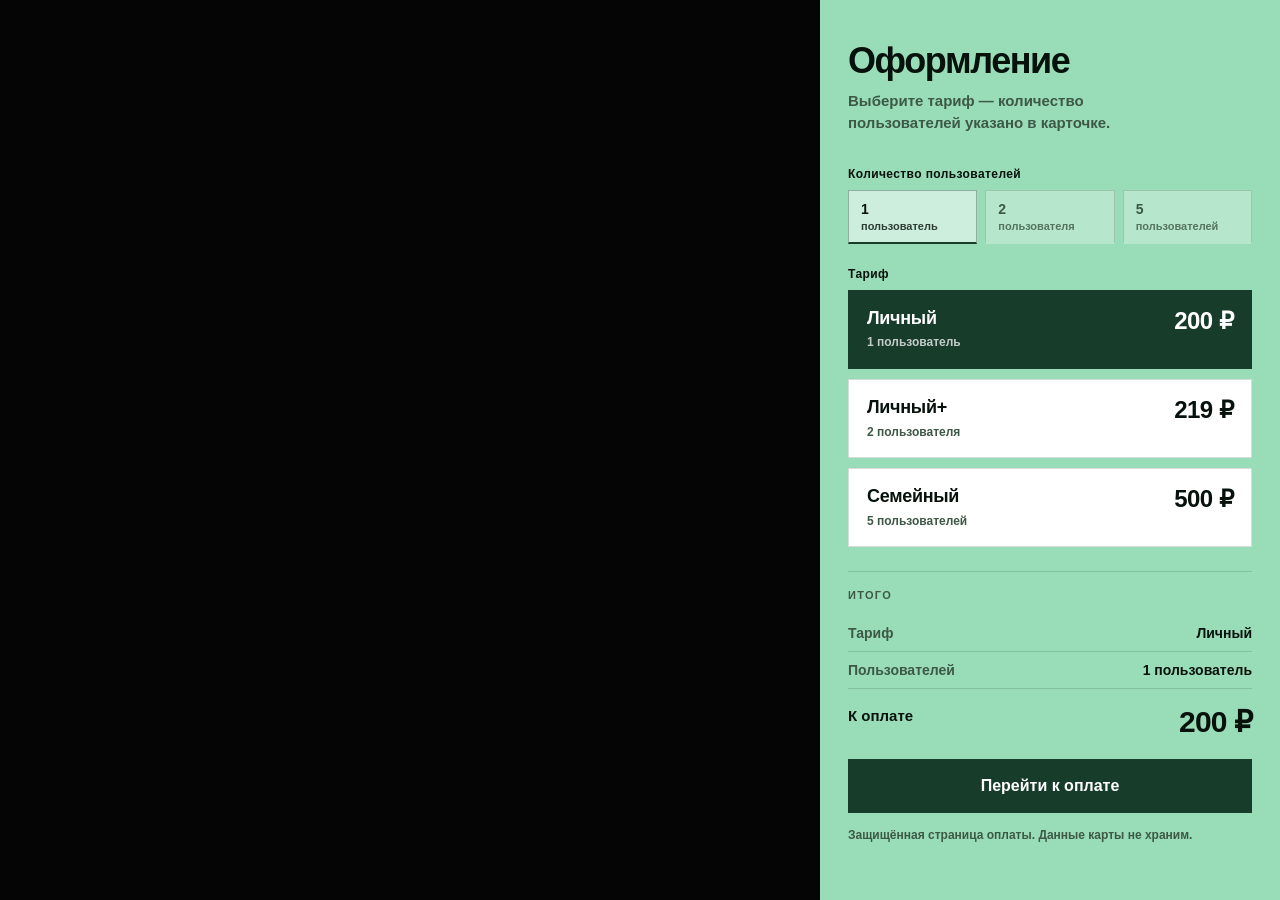
==== checkout.html @ b8e37262 "Add static checkout page" ====
<!DOCTYPE html>
<html lang="ru">
<head>
  <meta charset="UTF-8" />
  <meta name="viewport" content="width=device-width, initial-scale=1.0" />
  <meta name="robots" content="noindex,nofollow" />
  <meta name="referrer" content="no-referrer" />
  <title>Оформление подписки</title>

  <style>
    :root {
      --page-bg: #050505;
      --checkout-bg: #99ddb8;
      --ink: #07120c;
      --muted: #3d5846;
      --accent: #173c2a;
      --accent-hover: #205e3e;
      --surface: #ffffff;
      --line: rgba(23, 60, 42, 0.18);
      --line-strong: rgba(23, 60, 42, 0.34);
    }

    * { box-sizing: border-box; }

    body {
      margin: 0;
      min-height: 100vh;
      font-family: Arial, Helvetica, sans-serif;
      background: var(--page-bg);
      color: var(--ink);
    }

    .page {
      min-height: 100vh;
      min-height: 100dvh;
      display: flex;
      justify-content: flex-end;
      background: var(--page-bg);
    }

    .checkout {
      width: 100%;
      max-width: 460px;
      min-height: 100vh;
      min-height: 100dvh;
      padding: 44px 28px 40px;
      background: var(--checkout-bg);
      color: var(--ink);
      border-radius: 0;
    }

    h1 {
      margin: 0 0 12px;
      font-size: 36px;
      line-height: 0.95;
      font-weight: 900;
      letter-spacing: -1.4px;
    }

    .subtitle {
      margin: 0 0 34px;
      max-width: 340px;
      font-size: 15px;
      line-height: 1.45;
      color: var(--muted);
      font-weight: 600;
    }

    .section-label {
      margin-bottom: 10px;
      font-size: 12px;
      line-height: 1;
      font-weight: 900;
      letter-spacing: 0.4px;
      color: var(--ink);
    }

    .capacity {
      display: grid;
      grid-template-columns: repeat(3, 1fr);
      gap: 8px;
      margin-bottom: 24px;
    }

    .capacity-btn {
      min-height: 42px;
      padding: 10px 12px;
      border: 1px solid var(--line);
      border-bottom: 2px solid transparent;
      border-radius: 0;
      background: rgba(255, 255, 255, 0.28);
      color: var(--muted);
      font-size: 14px;
      font-weight: 900;
      cursor: pointer;
      text-align: left;
    }

    .capacity-btn span {
      display: block;
      margin-top: 3px;
      font-size: 11px;
      font-weight: 800;
      color: inherit;
      opacity: 0.8;
    }

    .capacity-btn.active {
      background: rgba(255, 255, 255, 0.52);
      color: var(--ink);
      border-color: var(--line-strong);
      border-bottom-color: var(--accent);
    }

    .capacity-btn:hover { border-color: var(--line-strong); }

    .capacity-btn:focus-visible,
    .plan:focus-within,
    .cta:focus-visible {
      outline: 2px solid var(--accent);
      outline-offset: 2px;
    }

    .plans {
      display: grid;
      gap: 10px;
      margin-bottom: 24px;
    }

    .plan {
      position: relative;
      display: grid;
      grid-template-columns: 1fr auto;
      gap: 16px;
      align-items: start;
      padding: 18px;
      background: var(--surface);
      border: 1px solid var(--line);
      color: var(--ink);
      border-radius: 0;
      cursor: pointer;
      transition: background 0.15s ease, color 0.15s ease, border-color 0.15s ease;
    }

    .plan:hover { border-color: var(--line-strong); }

    .plan input {
      position: absolute;
      opacity: 0;
      pointer-events: none;
    }

    .plan-name {
      display: block;
      margin-bottom: 7px;
      font-size: 18px;
      line-height: 1.1;
      font-weight: 900;
      letter-spacing: -0.3px;
    }

    .plan-meta {
      display: block;
      font-size: 12px;
      line-height: 1.2;
      font-weight: 800;
      color: var(--muted);
    }

    .plan-price {
      font-size: 24px;
      line-height: 1;
      font-weight: 900;
      white-space: nowrap;
      letter-spacing: -0.6px;
    }

    .plan.active {
      background: var(--accent);
      border-color: var(--accent);
      color: #ffffff;
    }

    .plan.active .plan-meta { color: rgba(255, 255, 255, 0.74); }

    .summary {
      margin-bottom: 22px;
      padding: 18px 0 0;
      border-top: 1px solid var(--line);
    }

    .summary-label {
      margin-bottom: 14px;
      font-size: 11px;
      line-height: 1;
      font-weight: 900;
      letter-spacing: 1.3px;
      text-transform: uppercase;
      color: var(--muted);
    }

    .summary-row {
      display: flex;
      justify-content: space-between;
      gap: 18px;
      padding: 10px 0;
      border-bottom: 1px solid var(--line);
      font-size: 14px;
      font-weight: 700;
      color: var(--muted);
    }

    .summary-row strong {
      color: var(--ink);
      font-weight: 900;
      text-align: right;
    }

    .summary-total {
      display: flex;
      justify-content: space-between;
      gap: 18px;
      padding-top: 18px;
      font-size: 15px;
      font-weight: 900;
      color: var(--ink);
    }

    .summary-total strong {
      font-size: 30px;
      line-height: 1;
      font-weight: 900;
      letter-spacing: -0.9px;
    }

    .cta {
      width: 100%;
      min-height: 54px;
      padding: 17px 18px;
      border: none;
      border-radius: 0;
      background: var(--accent);
      color: #ffffff;
      font-size: 16px;
      line-height: 1;
      font-weight: 900;
      cursor: pointer;
    }

    .cta:hover { background: var(--accent-hover); }
    .cta:disabled { opacity: .65; cursor: wait; }

    .trust {
      margin: 14px 0 0;
      font-size: 12px;
      line-height: 1.45;
      font-weight: 700;
      color: var(--muted);
    }

    .sr-only {
      position: absolute;
      width: 1px;
      height: 1px;
      padding: 0;
      margin: -1px;
      overflow: hidden;
      clip: rect(0, 0, 0, 0);
      white-space: nowrap;
      border: 0;
    }

    @media (max-width: 640px) {
      .page { justify-content: stretch; }
      .checkout { max-width: none; padding: 34px 22px; }
      h1 { font-size: 32px; }
      .capacity-btn { min-height: 40px; padding: 9px 10px; }
      .plan { padding: 16px; }
      .plan-price { font-size: 22px; }
    }
  </style>
</head>

<body>
  <main class="page">
    <section class="checkout" aria-labelledby="checkoutTitle">
      <h1 id="checkoutTitle">Оформление</h1>
      <p class="subtitle">Выберите тариф — количество пользователей указано в карточке.</p>

      <div class="section-label">Количество пользователей</div>
      <div class="capacity" id="capacity" role="radiogroup" aria-label="Количество пользователей"></div>

      <div class="section-label">Тариф</div>
      <div class="plans" id="plans"></div>

      <section class="summary" aria-label="Итого">
        <div class="summary-label">Итого</div>

        <div class="summary-row">
          <span>Тариф</span>
          <strong id="selectedPlan">Личный</strong>
        </div>

        <div class="summary-row">
          <span>Пользователей</span>
          <strong id="selectedUsers">1 пользователь</strong>
        </div>

        <div class="summary-total">
          <span>К оплате</span>
          <strong id="selectedPrice">200 ₽</strong>
        </div>
      </section>

      <button class="cta" type="button" id="payButton">Перейти к оплате</button>
      <p class="trust">Защищённая страница оплаты. Данные карты не храним.</p>
      <div class="sr-only" id="planStatus" role="status" aria-live="polite"></div>
    </section>
  </main>

  <script>
    const fallbackPlans = [
      { id: 'personal', name: 'Личный', price: 200, users: 1, usersText: '1 пользователь' },
      { id: 'personal_plus', name: 'Личный+', price: 219, users: 2, usersText: '2 пользователя' },
      { id: 'family', name: 'Семейный', price: 500, users: 5, usersText: '5 пользователей' }
    ];

    const priceById = { personal: 200, personal_plus: 219, family: 500 };
    const usersById = { personal: 1, personal_plus: 2, family: 5 };

    const capacityEl = document.getElementById('capacity');
    const plansEl = document.getElementById('plans');
    const selectedPlan = document.getElementById('selectedPlan');
    const selectedUsers = document.getElementById('selectedUsers');
    const selectedPrice = document.getElementById('selectedPrice');
    const planStatus = document.getElementById('planStatus');
    const payButton = document.getElementById('payButton');

    let plans = fallbackPlans;
    let currentPlan = fallbackPlans[0];

    function formatPrice(value) {
      return String(value).replace(/\B(?=(\d{3})+(?!\d))/g, ' ') + ' ₽';
    }

    function usersTextFromNumber(value) {
      const n = Number(value);
      if (n === 1) return '1 пользователь';
      if (n >= 2 && n <= 4) return n + ' пользователя';
      return n + ' пользователей';
    }

    function normalizePlans(data) {
      let raw = [];

      if (Array.isArray(data)) {
        raw = data.map((plan, index) => [plan.id || plan.key || plan.code || plan.slug || plan.plan || fallbackPlans[index]?.id || String(index), plan]);
      } else if (data && Array.isArray(data.plans)) {
        raw = data.plans.map((plan, index) => [plan.id || plan.key || plan.code || plan.slug || plan.plan || fallbackPlans[index]?.id || String(index), plan]);
      } else if (data && data.plans && typeof data.plans === 'object') {
        raw = Object.entries(data.plans);
      } else if (data && typeof data === 'object') {
        raw = Object.entries(data).filter(([key, value]) => value && typeof value === 'object');
      }

      if (!raw.length) return fallbackPlans;

      return raw.slice(0, 3).map(([backendId, p], index) => {
        const fallback = fallbackPlans[index] || fallbackPlans[0];
        const users = Number(p.devices ?? p.max_devices ?? p.users ?? p.people ?? usersById[backendId] ?? fallback.users);
        const price = Number(p.price ?? p.amount ?? p.amount_rub ?? p.rub ?? priceById[backendId] ?? fallback.price);
        const name = p.name || p.title || p.label || p.plan_name || p.plan || fallback.name;

        return {
          id: backendId,
          name,
          price,
          users,
          usersText: p.usersText || p.people_text || usersTextFromNumber(users)
        };
      });
    }

    function setActivePlan(planId) {
      currentPlan = plans.find((plan) => String(plan.id) === String(planId)) || plans[0];

      selectedPlan.textContent = currentPlan.name;
      selectedUsers.textContent = currentPlan.usersText;
      selectedPrice.textContent = formatPrice(currentPlan.price);

      document.querySelectorAll('.capacity-btn').forEach((button) => {
        const isActive = String(button.dataset.plan) === String(currentPlan.id);
        button.classList.toggle('active', isActive);
        button.setAttribute('aria-checked', String(isActive));
      });

      document.querySelectorAll('.plan').forEach((card) => {
        const input = card.querySelector('input[name="plan"]');
        const isActive = String(input.value) === String(currentPlan.id);
        input.checked = isActive;
        card.classList.toggle('active', isActive);
      });

      planStatus.textContent = 'Выбран тариф ' + currentPlan.name + ', ' + currentPlan.usersText + ', ' + currentPlan.price + ' рублей.';
    }

    function renderPlans() {
      capacityEl.innerHTML = plans.map((plan, index) => `
        <button
          class="capacity-btn ${index === 0 ? 'active' : ''}"
          type="button"
          role="radio"
          aria-checked="${index === 0 ? 'true' : 'false'}"
          data-plan="${plan.id}"
        >
          ${plan.users}
          <span>${plan.users === 1 ? 'пользователь' : plan.users >= 2 && plan.users <= 4 ? 'пользователя' : 'пользователей'}</span>
        </button>
      `).join('');

      plansEl.innerHTML = plans.map((plan, index) => `
        <label class="plan ${index === 0 ? 'active' : ''}">
          <input type="radio" name="plan" value="${plan.id}" data-price="${plan.price}" data-users="${plan.usersText}" ${index === 0 ? 'checked' : ''} />
          <span>
            <span class="plan-name">${plan.name}</span>
            <span class="plan-meta">${plan.usersText}</span>
          </span>
          <span class="plan-price">${formatPrice(plan.price)}</span>
        </label>
      `).join('');

      document.querySelectorAll('input[name="plan"]').forEach((input) => {
        input.addEventListener('change', () => setActivePlan(input.value));
      });

      document.querySelectorAll('.capacity-btn').forEach((button) => {
        button.addEventListener('click', () => setActivePlan(button.dataset.plan));
      });

      setActivePlan(plans[0].id);
    }

    async function loadPlans() {
      try {
        const response = await fetch('/api/checkout/plans', { cache: 'no-store' });
        if (!response.ok) throw new Error('plans_load_failed');
        plans = normalizePlans(await response.json());
      } catch (e) {
        plans = fallbackPlans;
      }

      renderPlans();
    }

    payButton.addEventListener('click', async () => {
      payButton.disabled = true;
      payButton.textContent = 'Создаём заказ...';

      try {
        const response = await fetch('/api/checkout/get-code', {
          method: 'POST',
          headers: { 'Content-Type': 'application/json' },
          body: JSON.stringify({ plan: currentPlan.id, customer: '' })
        });

        const data = await response.json().catch(() => ({}));
        if (!response.ok) throw new Error(data.detail || 'checkout_failed');

        if (data.redirectUrl) {
          window.location.href = data.redirectUrl;
          return;
        }

        if (data.redirect_url) {
          window.location.href = data.redirect_url;
          return;
        }

        if (data.order || data.external_id) {
          window.location.href = '/checkout/code?order=' + encodeURIComponent(data.order || data.external_id);
          return;
        }

        alert('Заказ создан');
      } catch (error) {
        alert('Ошибка оформления: ' + (error.message || 'попробуйте ещё раз.'));
      } finally {
        payButton.disabled = false;
        payButton.textContent = 'Перейти к оплате';
      }
    });

    loadPlans();
  </script>
</body>
</html>
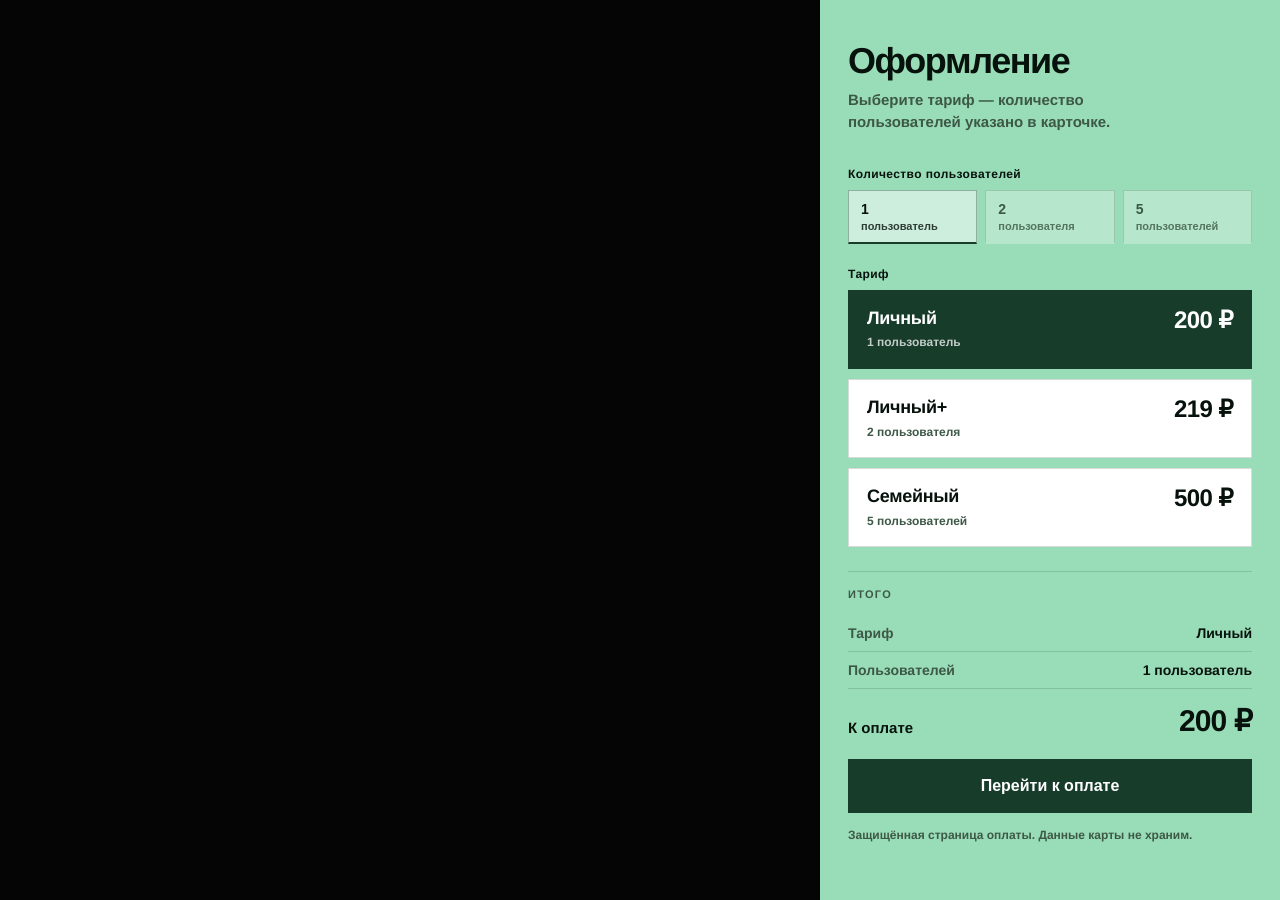
==== commit 8790f6cc: "Improve mobile checkout layout" ====
--- a/checkout.html
+++ b/checkout.html
@@ -2,7 +2,7 @@
 <html lang="ru">
 <head>
   <meta charset="UTF-8" />
-  <meta name="viewport" content="width=device-width, initial-scale=1.0" />
+  <meta name="viewport" content="width=device-width, initial-scale=1.0, viewport-fit=cover" />
   <meta name="robots" content="noindex,nofollow" />
   <meta name="referrer" content="no-referrer" />
   <title>Оформление подписки</title>
@@ -18,20 +18,38 @@
       --surface: #ffffff;
       --line: rgba(23, 60, 42, 0.18);
       --line-strong: rgba(23, 60, 42, 0.34);
+      --shadow: 0 18px 50px rgba(7, 18, 12, 0.18);
     }
 
     * { box-sizing: border-box; }
+
+    html {
+      min-height: 100%;
+      background: var(--page-bg);
+      -webkit-text-size-adjust: 100%;
+      text-size-adjust: 100%;
+    }
 
     body {
       margin: 0;
       min-height: 100vh;
+      min-height: 100svh;
       font-family: Arial, Helvetica, sans-serif;
       background: var(--page-bg);
       color: var(--ink);
+      -webkit-font-smoothing: antialiased;
+      text-rendering: geometricPrecision;
+    }
+
+    button,
+    input {
+      font: inherit;
+      -webkit-tap-highlight-color: transparent;
     }
 
     .page {
       min-height: 100vh;
+      min-height: 100svh;
       min-height: 100dvh;
       display: flex;
       justify-content: flex-end;
@@ -42,6 +60,7 @@
       width: 100%;
       max-width: 460px;
       min-height: 100vh;
+      min-height: 100svh;
       min-height: 100dvh;
       padding: 44px 28px 40px;
       background: var(--checkout-bg);
@@ -94,6 +113,7 @@
       font-weight: 900;
       cursor: pointer;
       text-align: left;
+      touch-action: manipulation;
     }
 
     .capacity-btn span {
@@ -130,7 +150,7 @@
     .plan {
       position: relative;
       display: grid;
-      grid-template-columns: 1fr auto;
+      grid-template-columns: minmax(0, 1fr) auto;
       gap: 16px;
       align-items: start;
       padding: 18px;
@@ -139,7 +159,8 @@
       color: var(--ink);
       border-radius: 0;
       cursor: pointer;
-      transition: background 0.15s ease, color 0.15s ease, border-color 0.15s ease;
+      transition: background 0.15s ease, color 0.15s ease, border-color 0.15s ease, transform 0.15s ease;
+      touch-action: manipulation;
     }
 
     .plan:hover { border-color: var(--line-strong); }
@@ -219,6 +240,7 @@
     .summary-total {
       display: flex;
       justify-content: space-between;
+      align-items: flex-end;
       gap: 18px;
       padding-top: 18px;
       font-size: 15px;
@@ -245,6 +267,7 @@
       line-height: 1;
       font-weight: 900;
       cursor: pointer;
+      touch-action: manipulation;
     }
 
     .cta:hover { background: var(--accent-hover); }
@@ -271,12 +294,168 @@
     }
 
     @media (max-width: 640px) {
-      .page { justify-content: stretch; }
-      .checkout { max-width: none; padding: 34px 22px; }
-      h1 { font-size: 32px; }
-      .capacity-btn { min-height: 40px; padding: 9px 10px; }
-      .plan { padding: 16px; }
-      .plan-price { font-size: 22px; }
+      html,
+      body {
+        width: 100%;
+        overflow-x: hidden;
+        background: var(--checkout-bg);
+      }
+
+      .page {
+        display: block;
+        min-height: 100svh;
+        min-height: 100dvh;
+        background: var(--checkout-bg);
+      }
+
+      .checkout {
+        max-width: none;
+        min-height: 100svh;
+        min-height: 100dvh;
+        padding:
+          max(24px, env(safe-area-inset-top))
+          clamp(18px, 5.8vw, 24px)
+          calc(24px + env(safe-area-inset-bottom));
+      }
+
+      h1 {
+        margin-bottom: 10px;
+        font-size: clamp(34px, 10.5vw, 44px);
+        line-height: 0.92;
+        letter-spacing: -1.8px;
+      }
+
+      .subtitle {
+        max-width: none;
+        margin-bottom: clamp(24px, 7vw, 34px);
+        font-size: clamp(14px, 4vw, 16px);
+        line-height: 1.38;
+      }
+
+      .section-label {
+        margin-bottom: 9px;
+        font-size: 11px;
+        letter-spacing: 0.55px;
+      }
+
+      .capacity {
+        gap: 7px;
+        margin-bottom: 20px;
+      }
+
+      .capacity-btn {
+        min-height: 46px;
+        padding: 10px 8px;
+        font-size: clamp(14px, 4.2vw, 16px);
+      }
+
+      .capacity-btn span {
+        margin-top: 2px;
+        font-size: clamp(9px, 2.9vw, 11px);
+        line-height: 1.05;
+      }
+
+      .plans {
+        gap: 9px;
+        margin-bottom: 20px;
+      }
+
+      .plan {
+        min-height: 72px;
+        padding: 15px 14px;
+        gap: 12px;
+        align-items: center;
+      }
+
+      .plan:active { transform: scale(0.992); }
+
+      .plan-name {
+        margin-bottom: 6px;
+        font-size: clamp(17px, 4.8vw, 20px);
+      }
+
+      .plan-meta {
+        font-size: clamp(11px, 3.2vw, 13px);
+      }
+
+      .plan-price {
+        font-size: clamp(20px, 6vw, 26px);
+        letter-spacing: -0.8px;
+      }
+
+      .summary {
+        margin-bottom: 16px;
+        padding-top: 16px;
+      }
+
+      .summary-label {
+        margin-bottom: 10px;
+        font-size: 10px;
+      }
+
+      .summary-row {
+        padding: 9px 0;
+        gap: 12px;
+        font-size: clamp(13px, 3.7vw, 14px);
+      }
+
+      .summary-total {
+        padding-top: 15px;
+        font-size: 14px;
+      }
+
+      .summary-total strong {
+        font-size: clamp(28px, 8vw, 34px);
+      }
+
+      .cta {
+        position: sticky;
+        bottom: max(12px, env(safe-area-inset-bottom));
+        z-index: 5;
+        min-height: 58px;
+        margin-top: 6px;
+        padding: 19px 18px;
+        font-size: 16px;
+        box-shadow: var(--shadow);
+      }
+
+      .trust {
+        margin-top: 12px;
+        padding-bottom: 4px;
+        font-size: 11.5px;
+        line-height: 1.38;
+      }
+    }
+
+    @media (max-width: 360px) {
+      .checkout {
+        padding-left: 16px;
+        padding-right: 16px;
+      }
+
+      .capacity {
+        grid-template-columns: 1fr;
+      }
+
+      .capacity-btn {
+        display: flex;
+        align-items: center;
+        justify-content: space-between;
+        text-align: left;
+      }
+
+      .capacity-btn span {
+        margin-top: 0;
+      }
+
+      .plan {
+        grid-template-columns: 1fr;
+        gap: 10px;
+      }
+
+      .plan-price {
+        justify-self: start;
+      }
     }
   </style>
 </head>
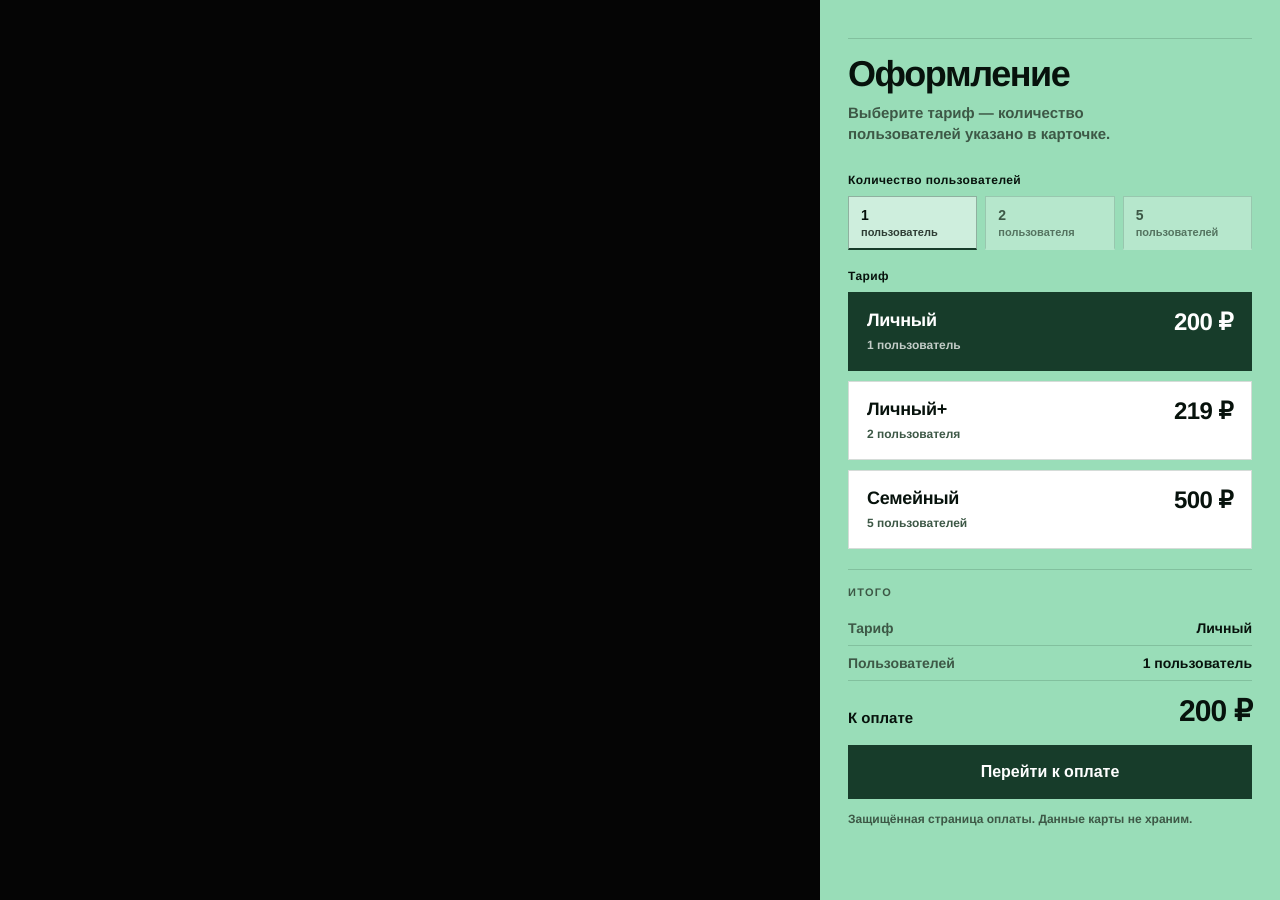
==== commit 11f5b46a: "Fit checkout page to mobile viewport" ====
--- a/checkout.html
+++ b/checkout.html
@@ -18,7 +18,7 @@
       --surface: #ffffff;
       --line: rgba(23, 60, 42, 0.18);
       --line-strong: rgba(23, 60, 42, 0.34);
-      --shadow: 0 18px 50px rgba(7, 18, 12, 0.18);
+      --shadow: 0 16px 44px rgba(7, 18, 12, 0.18);
     }
 
     * { box-sizing: border-box; }
@@ -62,10 +62,17 @@
       min-height: 100vh;
       min-height: 100svh;
       min-height: 100dvh;
-      padding: 44px 28px 40px;
+      padding: calc(38px + env(safe-area-inset-top)) 28px calc(34px + env(safe-area-inset-bottom));
       background: var(--checkout-bg);
       color: var(--ink);
-      border-radius: 0;
+    }
+
+    .checkout::before {
+      content: "";
+      display: block;
+      height: 1px;
+      margin-bottom: 18px;
+      background: var(--line);
     }
 
     h1 {
@@ -77,12 +84,12 @@
     }
 
     .subtitle {
-      margin: 0 0 34px;
+      margin: 0 0 28px;
       max-width: 340px;
       font-size: 15px;
-      line-height: 1.45;
+      line-height: 1.42;
       color: var(--muted);
-      font-weight: 600;
+      font-weight: 700;
     }
 
     .section-label {
@@ -98,7 +105,7 @@
       display: grid;
       grid-template-columns: repeat(3, 1fr);
       gap: 8px;
-      margin-bottom: 24px;
+      margin-bottom: 20px;
     }
 
     .capacity-btn {
@@ -144,7 +151,7 @@
     .plans {
       display: grid;
       gap: 10px;
-      margin-bottom: 24px;
+      margin-bottom: 20px;
     }
 
     .plan {
@@ -205,13 +212,13 @@
     .plan.active .plan-meta { color: rgba(255, 255, 255, 0.74); }
 
     .summary {
-      margin-bottom: 22px;
+      margin-bottom: 18px;
       padding: 18px 0 0;
       border-top: 1px solid var(--line);
     }
 
     .summary-label {
-      margin-bottom: 14px;
+      margin-bottom: 12px;
       font-size: 11px;
       line-height: 1;
       font-weight: 900;
@@ -224,7 +231,7 @@
       display: flex;
       justify-content: space-between;
       gap: 18px;
-      padding: 10px 0;
+      padding: 9px 0;
       border-bottom: 1px solid var(--line);
       font-size: 14px;
       font-weight: 700;
@@ -242,7 +249,7 @@
       justify-content: space-between;
       align-items: flex-end;
       gap: 18px;
-      padding-top: 18px;
+      padding-top: 16px;
       font-size: 15px;
       font-weight: 900;
       color: var(--ink);
@@ -274,9 +281,9 @@
     .cta:disabled { opacity: .65; cursor: wait; }
 
     .trust {
-      margin: 14px 0 0;
+      margin: 12px 0 0;
       font-size: 12px;
-      line-height: 1.45;
+      line-height: 1.42;
       font-weight: 700;
       color: var(--muted);
     }
@@ -313,56 +320,58 @@
         min-height: 100svh;
         min-height: 100dvh;
         padding:
-          max(24px, env(safe-area-inset-top))
-          clamp(18px, 5.8vw, 24px)
-          calc(24px + env(safe-area-inset-bottom));
-      }
+          calc(20px + env(safe-area-inset-top))
+          clamp(16px, 5vw, 22px)
+          calc(18px + env(safe-area-inset-bottom));
+      }
+
+      .checkout::before { margin-bottom: 14px; }
 
       h1 {
-        margin-bottom: 10px;
-        font-size: clamp(34px, 10.5vw, 44px);
+        margin-bottom: 8px;
+        font-size: clamp(32px, 9.4vw, 42px);
         line-height: 0.92;
         letter-spacing: -1.8px;
       }
 
       .subtitle {
         max-width: none;
-        margin-bottom: clamp(24px, 7vw, 34px);
-        font-size: clamp(14px, 4vw, 16px);
-        line-height: 1.38;
+        margin-bottom: clamp(16px, 4.8vh, 28px);
+        font-size: clamp(13px, 3.8vw, 15px);
+        line-height: 1.34;
       }
 
       .section-label {
-        margin-bottom: 9px;
-        font-size: 11px;
-        letter-spacing: 0.55px;
+        margin-bottom: 8px;
+        font-size: 10px;
+        letter-spacing: 0.6px;
       }
 
       .capacity {
         gap: 7px;
-        margin-bottom: 20px;
+        margin-bottom: clamp(13px, 3.5vh, 20px);
       }
 
       .capacity-btn {
-        min-height: 46px;
-        padding: 10px 8px;
-        font-size: clamp(14px, 4.2vw, 16px);
+        min-height: clamp(38px, 5.8vh, 46px);
+        padding: 8px 8px;
+        font-size: clamp(13px, 3.8vw, 16px);
       }
 
       .capacity-btn span {
         margin-top: 2px;
-        font-size: clamp(9px, 2.9vw, 11px);
+        font-size: clamp(9px, 2.7vw, 11px);
         line-height: 1.05;
       }
 
       .plans {
-        gap: 9px;
-        margin-bottom: 20px;
+        gap: clamp(7px, 1.4vh, 10px);
+        margin-bottom: clamp(14px, 3.5vh, 20px);
       }
 
       .plan {
-        min-height: 72px;
-        padding: 15px 14px;
+        min-height: clamp(58px, 9.4vh, 72px);
+        padding: clamp(11px, 2.2vh, 15px) 14px;
         gap: 12px;
         align-items: center;
       }
@@ -370,92 +379,85 @@
       .plan:active { transform: scale(0.992); }
 
       .plan-name {
-        margin-bottom: 6px;
-        font-size: clamp(17px, 4.8vw, 20px);
-      }
-
-      .plan-meta {
-        font-size: clamp(11px, 3.2vw, 13px);
-      }
+        margin-bottom: 4px;
+        font-size: clamp(16px, 4.6vw, 20px);
+      }
+
+      .plan-meta { font-size: clamp(10px, 3vw, 12px); }
 
       .plan-price {
-        font-size: clamp(20px, 6vw, 26px);
+        font-size: clamp(19px, 5.6vw, 25px);
         letter-spacing: -0.8px;
       }
 
       .summary {
-        margin-bottom: 16px;
-        padding-top: 16px;
+        margin-bottom: clamp(12px, 2.8vh, 17px);
+        padding-top: clamp(12px, 2.8vh, 17px);
       }
 
       .summary-label {
-        margin-bottom: 10px;
+        margin-bottom: 8px;
         font-size: 10px;
       }
 
       .summary-row {
-        padding: 9px 0;
+        padding: clamp(7px, 1.7vh, 9px) 0;
         gap: 12px;
-        font-size: clamp(13px, 3.7vw, 14px);
+        font-size: clamp(12px, 3.5vw, 14px);
       }
 
       .summary-total {
-        padding-top: 15px;
-        font-size: 14px;
-      }
-
-      .summary-total strong {
-        font-size: clamp(28px, 8vw, 34px);
-      }
+        padding-top: clamp(11px, 2.5vh, 15px);
+        font-size: 13px;
+      }
+
+      .summary-total strong { font-size: clamp(25px, 7.4vw, 32px); }
 
       .cta {
-        position: sticky;
-        bottom: max(12px, env(safe-area-inset-bottom));
-        z-index: 5;
-        min-height: 58px;
-        margin-top: 6px;
-        padding: 19px 18px;
+        min-height: clamp(50px, 7.4vh, 58px);
+        padding: 16px 18px;
         font-size: 16px;
-        box-shadow: var(--shadow);
       }
 
       .trust {
-        margin-top: 12px;
-        padding-bottom: 4px;
-        font-size: 11.5px;
-        line-height: 1.38;
-      }
-    }
-
-    @media (max-width: 360px) {
+        margin-top: 9px;
+        font-size: 11px;
+        line-height: 1.35;
+      }
+    }
+
+    @media (max-width: 640px) and (min-height: 700px) {
+      body { overflow: hidden; }
+      .page { height: 100dvh; overflow: hidden; }
+      .checkout { height: 100dvh; overflow: hidden; }
+    }
+
+    @media (max-width: 640px) and (max-height: 760px) {
+      .subtitle { margin-bottom: 14px; }
+      .capacity { margin-bottom: 12px; }
+      .plans { margin-bottom: 12px; }
+      .summary { margin-bottom: 10px; }
+      .trust { display: none; }
+    }
+
+    @media (max-width: 640px) and (max-height: 680px) {
+      body { overflow: auto; }
+      .page,
+      .checkout { height: auto; overflow: visible; }
+    }
+
+    @media (max-width: 380px) {
       .checkout {
         padding-left: 16px;
         padding-right: 16px;
       }
 
-      .capacity {
-        grid-template-columns: 1fr;
-      }
-
-      .capacity-btn {
-        display: flex;
-        align-items: center;
-        justify-content: space-between;
-        text-align: left;
-      }
-
-      .capacity-btn span {
-        margin-top: 0;
-      }
-
       .plan {
         grid-template-columns: 1fr;
-        gap: 10px;
-      }
-
-      .plan-price {
-        justify-self: start;
-      }
+        gap: 8px;
+      }
+
+      .plan-price { justify-self: start; }
     }
   </style>
 </head>
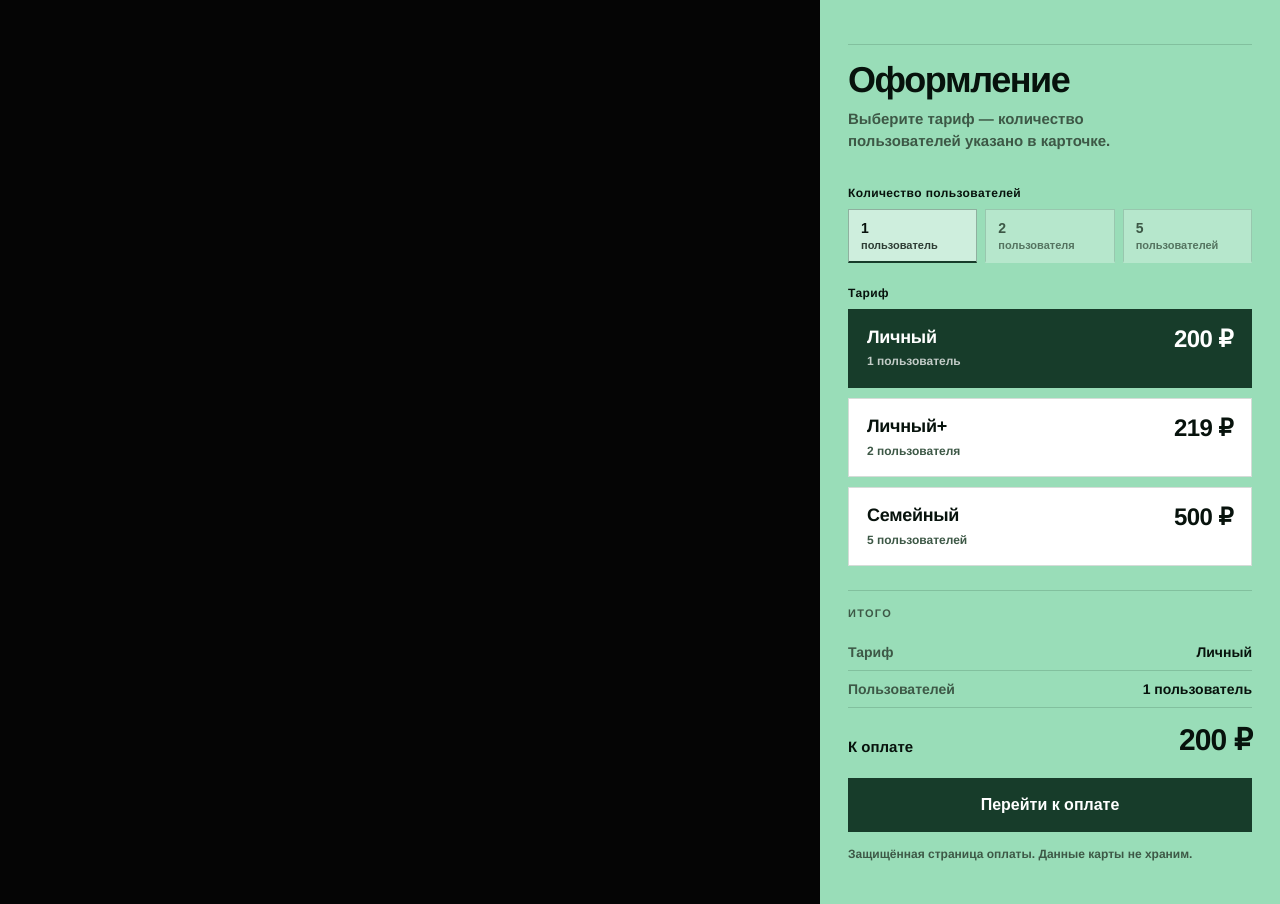
==== commit 71681b46: "Fit checkout layout to phone height" ====
--- a/checkout.html
+++ b/checkout.html
@@ -18,7 +18,7 @@
       --surface: #ffffff;
       --line: rgba(23, 60, 42, 0.18);
       --line-strong: rgba(23, 60, 42, 0.34);
-      --shadow: 0 16px 44px rgba(7, 18, 12, 0.18);
+      --shadow: 0 18px 50px rgba(7, 18, 12, 0.18);
     }
 
     * { box-sizing: border-box; }
@@ -62,9 +62,10 @@
       min-height: 100vh;
       min-height: 100svh;
       min-height: 100dvh;
-      padding: calc(38px + env(safe-area-inset-top)) 28px calc(34px + env(safe-area-inset-bottom));
+      padding: 44px 28px 40px;
       background: var(--checkout-bg);
       color: var(--ink);
+      border-radius: 0;
     }
 
     .checkout::before {
@@ -84,12 +85,12 @@
     }
 
     .subtitle {
-      margin: 0 0 28px;
+      margin: 0 0 34px;
       max-width: 340px;
       font-size: 15px;
-      line-height: 1.42;
+      line-height: 1.45;
       color: var(--muted);
-      font-weight: 700;
+      font-weight: 600;
     }
 
     .section-label {
@@ -105,7 +106,7 @@
       display: grid;
       grid-template-columns: repeat(3, 1fr);
       gap: 8px;
-      margin-bottom: 20px;
+      margin-bottom: 24px;
     }
 
     .capacity-btn {
@@ -151,7 +152,7 @@
     .plans {
       display: grid;
       gap: 10px;
-      margin-bottom: 20px;
+      margin-bottom: 24px;
     }
 
     .plan {
@@ -212,13 +213,13 @@
     .plan.active .plan-meta { color: rgba(255, 255, 255, 0.74); }
 
     .summary {
-      margin-bottom: 18px;
+      margin-bottom: 22px;
       padding: 18px 0 0;
       border-top: 1px solid var(--line);
     }
 
     .summary-label {
-      margin-bottom: 12px;
+      margin-bottom: 14px;
       font-size: 11px;
       line-height: 1;
       font-weight: 900;
@@ -231,7 +232,7 @@
       display: flex;
       justify-content: space-between;
       gap: 18px;
-      padding: 9px 0;
+      padding: 10px 0;
       border-bottom: 1px solid var(--line);
       font-size: 14px;
       font-weight: 700;
@@ -249,7 +250,7 @@
       justify-content: space-between;
       align-items: flex-end;
       gap: 18px;
-      padding-top: 16px;
+      padding-top: 18px;
       font-size: 15px;
       font-weight: 900;
       color: var(--ink);
@@ -281,9 +282,9 @@
     .cta:disabled { opacity: .65; cursor: wait; }
 
     .trust {
-      margin: 12px 0 0;
+      margin: 14px 0 0;
       font-size: 12px;
-      line-height: 1.42;
+      line-height: 1.45;
       font-weight: 700;
       color: var(--muted);
     }
@@ -320,143 +321,183 @@
         min-height: 100svh;
         min-height: 100dvh;
         padding:
-          calc(20px + env(safe-area-inset-top))
-          clamp(16px, 5vw, 22px)
-          calc(18px + env(safe-area-inset-bottom));
-      }
-
-      .checkout::before { margin-bottom: 14px; }
+          calc(24px + env(safe-area-inset-top))
+          clamp(18px, 5.8vw, 24px)
+          calc(24px + env(safe-area-inset-bottom));
+      }
 
       h1 {
-        margin-bottom: 8px;
-        font-size: clamp(32px, 9.4vw, 42px);
+        margin-bottom: 10px;
+        font-size: clamp(34px, 10.5vw, 44px);
         line-height: 0.92;
         letter-spacing: -1.8px;
       }
 
       .subtitle {
         max-width: none;
-        margin-bottom: clamp(16px, 4.8vh, 28px);
-        font-size: clamp(13px, 3.8vw, 15px);
-        line-height: 1.34;
+        margin-bottom: clamp(24px, 7vw, 34px);
+        font-size: clamp(14px, 4vw, 16px);
+        line-height: 1.38;
       }
 
       .section-label {
-        margin-bottom: 8px;
-        font-size: 10px;
-        letter-spacing: 0.6px;
-      }
-
-      .capacity {
-        gap: 7px;
-        margin-bottom: clamp(13px, 3.5vh, 20px);
-      }
-
-      .capacity-btn {
-        min-height: clamp(38px, 5.8vh, 46px);
-        padding: 8px 8px;
-        font-size: clamp(13px, 3.8vw, 16px);
-      }
-
-      .capacity-btn span {
-        margin-top: 2px;
-        font-size: clamp(9px, 2.7vw, 11px);
-        line-height: 1.05;
-      }
-
-      .plans {
-        gap: clamp(7px, 1.4vh, 10px);
-        margin-bottom: clamp(14px, 3.5vh, 20px);
-      }
-
-      .plan {
-        min-height: clamp(58px, 9.4vh, 72px);
-        padding: clamp(11px, 2.2vh, 15px) 14px;
-        gap: 12px;
-        align-items: center;
-      }
-
+        margin-bottom: 9px;
+        font-size: 11px;
+        letter-spacing: 0.55px;
+      }
+
+      .capacity { gap: 7px; margin-bottom: 20px; }
+      .capacity-btn { min-height: 46px; padding: 10px 8px; font-size: clamp(14px, 4.2vw, 16px); }
+      .capacity-btn span { margin-top: 2px; font-size: clamp(9px, 2.9vw, 11px); line-height: 1.05; }
+      .plans { gap: 9px; margin-bottom: 20px; }
+      .plan { min-height: 72px; padding: 15px 14px; gap: 12px; align-items: center; }
       .plan:active { transform: scale(0.992); }
-
-      .plan-name {
-        margin-bottom: 4px;
-        font-size: clamp(16px, 4.6vw, 20px);
-      }
-
-      .plan-meta { font-size: clamp(10px, 3vw, 12px); }
-
-      .plan-price {
-        font-size: clamp(19px, 5.6vw, 25px);
-        letter-spacing: -0.8px;
-      }
-
-      .summary {
-        margin-bottom: clamp(12px, 2.8vh, 17px);
-        padding-top: clamp(12px, 2.8vh, 17px);
-      }
-
-      .summary-label {
-        margin-bottom: 8px;
-        font-size: 10px;
-      }
-
-      .summary-row {
-        padding: clamp(7px, 1.7vh, 9px) 0;
-        gap: 12px;
-        font-size: clamp(12px, 3.5vw, 14px);
-      }
-
-      .summary-total {
-        padding-top: clamp(11px, 2.5vh, 15px);
-        font-size: 13px;
-      }
-
-      .summary-total strong { font-size: clamp(25px, 7.4vw, 32px); }
-
-      .cta {
-        min-height: clamp(50px, 7.4vh, 58px);
-        padding: 16px 18px;
-        font-size: 16px;
-      }
-
-      .trust {
-        margin-top: 9px;
-        font-size: 11px;
-        line-height: 1.35;
-      }
+      .plan-name { margin-bottom: 6px; font-size: clamp(17px, 4.8vw, 20px); }
+      .plan-meta { font-size: clamp(11px, 3.2vw, 13px); }
+      .plan-price { font-size: clamp(20px, 6vw, 26px); letter-spacing: -0.8px; }
+      .summary { margin-bottom: 16px; padding-top: 16px; }
+      .summary-label { margin-bottom: 10px; font-size: 10px; }
+      .summary-row { padding: 9px 0; gap: 12px; font-size: clamp(13px, 3.7vw, 14px); }
+      .summary-total { padding-top: 15px; font-size: 14px; }
+      .summary-total strong { font-size: clamp(28px, 8vw, 34px); }
+      .cta { min-height: 58px; margin-top: 6px; padding: 19px 18px; font-size: 16px; }
+      .trust { margin-top: 12px; padding-bottom: 4px; font-size: 11.5px; }
     }
 
     @media (max-width: 640px) and (min-height: 700px) {
       body { overflow: hidden; }
       .page { height: 100dvh; overflow: hidden; }
-      .checkout { height: 100dvh; overflow: hidden; }
+      .checkout {
+        height: 100dvh;
+        overflow: hidden;
+        display: flex;
+        flex-direction: column;
+        padding:
+          calc(16px + env(safe-area-inset-top))
+          clamp(16px, 5vw, 22px)
+          calc(16px + env(safe-area-inset-bottom));
+      }
+
+      .checkout::before {
+        flex: 0 0 auto;
+        margin-bottom: clamp(8px, 1.7svh, 14px);
+      }
+
+      h1 {
+        flex: 0 0 auto;
+        margin-bottom: clamp(5px, 1svh, 9px);
+        font-size: clamp(30px, 5.2svh, 42px);
+        line-height: 0.9;
+      }
+
+      .subtitle {
+        flex: 0 0 auto;
+        margin-bottom: clamp(9px, 1.8svh, 18px);
+        font-size: clamp(12px, 1.95svh, 15px);
+        line-height: 1.25;
+      }
+
+      .section-label {
+        flex: 0 0 auto;
+        margin-bottom: clamp(5px, 0.9svh, 8px);
+        font-size: clamp(9px, 1.45svh, 11px);
+      }
+
+      .capacity {
+        flex: 0 0 auto;
+        gap: 6px;
+        margin-bottom: clamp(8px, 1.5svh, 14px);
+      }
+
+      .capacity-btn {
+        min-height: clamp(34px, 5.4svh, 44px);
+        padding: clamp(6px, 1svh, 9px) 8px;
+        font-size: clamp(12px, 1.9svh, 15px);
+      }
+
+      .capacity-btn span {
+        margin-top: 1px;
+        font-size: clamp(8px, 1.25svh, 10px);
+      }
+
+      .plans {
+        flex: 0 0 auto;
+        gap: clamp(6px, 1svh, 8px);
+        margin-bottom: clamp(8px, 1.5svh, 14px);
+      }
+
+      .plan {
+        min-height: clamp(54px, 8svh, 66px);
+        padding: clamp(9px, 1.45svh, 13px) 12px;
+        gap: 10px;
+      }
+
+      .plan-name {
+        margin-bottom: 3px;
+        font-size: clamp(14px, 2.25svh, 18px);
+      }
+
+      .plan-meta {
+        font-size: clamp(9px, 1.5svh, 12px);
+      }
+
+      .plan-price {
+        font-size: clamp(17px, 2.8svh, 23px);
+      }
+
+      .summary {
+        flex: 0 0 auto;
+        margin-bottom: clamp(8px, 1.4svh, 12px);
+        padding-top: clamp(8px, 1.5svh, 13px);
+      }
+
+      .summary-label {
+        margin-bottom: clamp(5px, 0.9svh, 8px);
+        font-size: clamp(8px, 1.25svh, 10px);
+      }
+
+      .summary-row {
+        padding: clamp(5px, 0.9svh, 8px) 0;
+        font-size: clamp(11px, 1.8svh, 13px);
+      }
+
+      .summary-total {
+        padding-top: clamp(8px, 1.4svh, 12px);
+        font-size: clamp(12px, 1.8svh, 14px);
+      }
+
+      .summary-total strong {
+        font-size: clamp(22px, 3.7svh, 30px);
+      }
+
+      .cta {
+        flex: 0 0 auto;
+        min-height: clamp(46px, 7svh, 56px);
+        padding: clamp(14px, 2.1svh, 18px);
+        font-size: clamp(14px, 2.1svh, 16px);
+      }
+
+      .trust {
+        flex: 0 0 auto;
+        margin-top: clamp(7px, 1.1svh, 10px);
+        font-size: clamp(9px, 1.4svh, 11px);
+        line-height: 1.25;
+      }
     }
 
     @media (max-width: 640px) and (max-height: 760px) {
-      .subtitle { margin-bottom: 14px; }
-      .capacity { margin-bottom: 12px; }
-      .plans { margin-bottom: 12px; }
-      .summary { margin-bottom: 10px; }
       .trust { display: none; }
     }
 
-    @media (max-width: 640px) and (max-height: 680px) {
+    @media (max-width: 640px) and (max-height: 699px) {
       body { overflow: auto; }
       .page,
       .checkout { height: auto; overflow: visible; }
     }
 
     @media (max-width: 380px) {
-      .checkout {
-        padding-left: 16px;
-        padding-right: 16px;
-      }
-
-      .plan {
-        grid-template-columns: 1fr;
-        gap: 8px;
-      }
-
+      .checkout { padding-left: 16px; padding-right: 16px; }
+      .plan { grid-template-columns: 1fr; gap: 8px; }
       .plan-price { justify-self: start; }
     }
   </style>
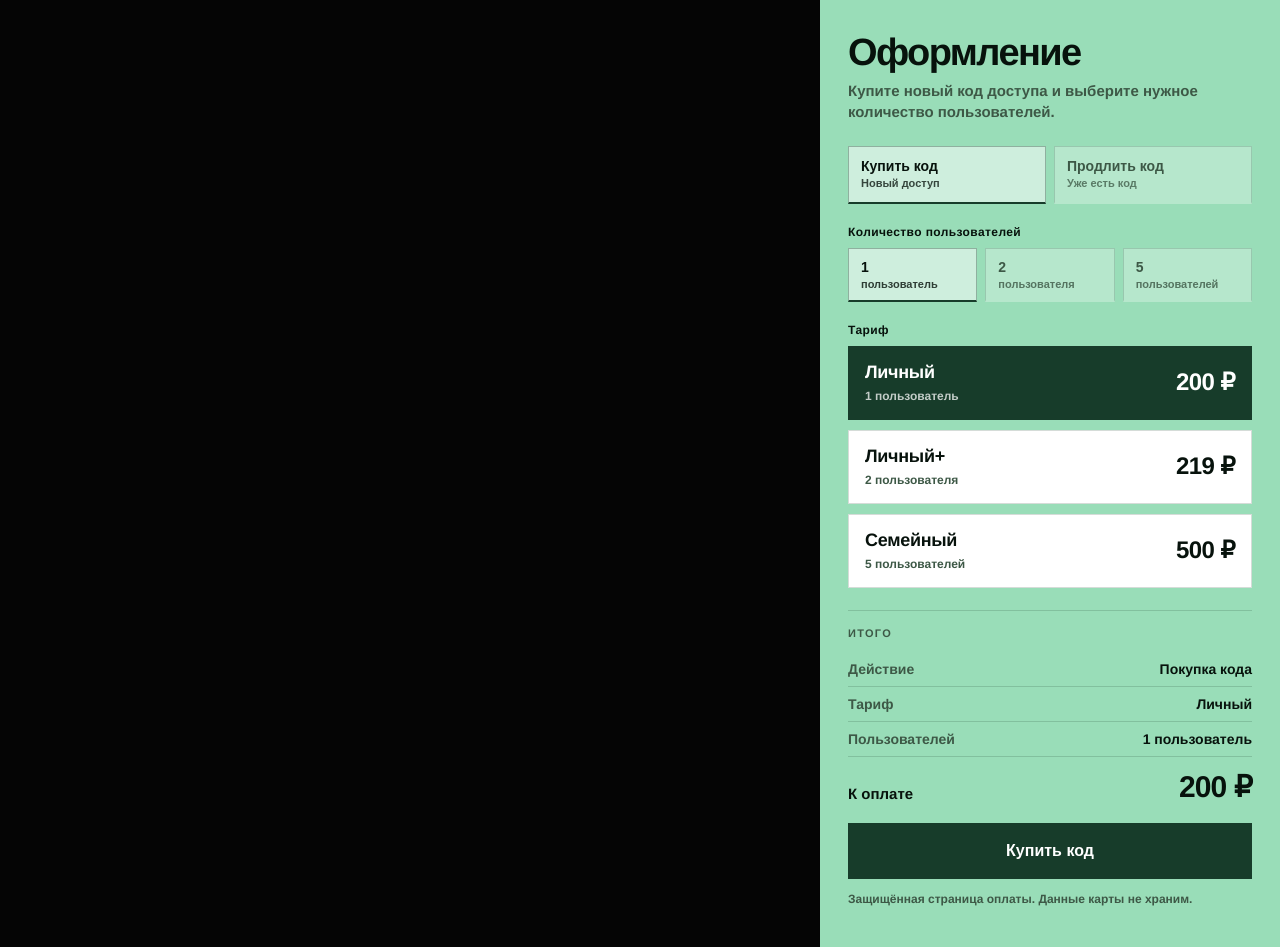
==== commit 87d87da4: "Add buy and renew code flow to checkout" ====
--- a/checkout.html
+++ b/checkout.html
@@ -5,7 +5,7 @@
   <meta name="viewport" content="width=device-width, initial-scale=1.0, viewport-fit=cover" />
   <meta name="robots" content="noindex,nofollow" />
   <meta name="referrer" content="no-referrer" />
-  <title>Оформление подписки</title>
+  <title>Оформление доступа</title>
 
   <style>
     :root {
@@ -19,6 +19,7 @@
       --line: rgba(23, 60, 42, 0.18);
       --line-strong: rgba(23, 60, 42, 0.34);
       --shadow: 0 18px 50px rgba(7, 18, 12, 0.18);
+      --error: #7a1919;
     }
 
     * { box-sizing: border-box; }
@@ -62,35 +63,66 @@
       min-height: 100vh;
       min-height: 100svh;
       min-height: 100dvh;
-      padding: 44px 28px 40px;
+      padding: calc(36px + env(safe-area-inset-top)) 28px calc(38px + env(safe-area-inset-bottom));
       background: var(--checkout-bg);
       color: var(--ink);
       border-radius: 0;
     }
 
-    .checkout::before {
-      content: "";
+    h1 {
+      margin: 0 0 10px;
+      font-size: 38px;
+      line-height: 0.92;
+      font-weight: 900;
+      letter-spacing: -1.6px;
+    }
+
+    .subtitle {
+      margin: 0 0 22px;
+      max-width: 360px;
+      font-size: 15px;
+      line-height: 1.42;
+      color: var(--muted);
+      font-weight: 650;
+    }
+
+    .mode-switch {
+      display: grid;
+      grid-template-columns: 1fr 1fr;
+      gap: 8px;
+      margin-bottom: 22px;
+    }
+
+    .mode-btn {
+      min-height: 58px;
+      padding: 12px;
+      border: 1px solid var(--line);
+      border-bottom: 2px solid transparent;
+      border-radius: 0;
+      background: rgba(255, 255, 255, 0.28);
+      color: var(--muted);
+      font-size: 14px;
+      line-height: 1.05;
+      font-weight: 900;
+      text-align: left;
+      cursor: pointer;
+      touch-action: manipulation;
+    }
+
+    .mode-btn span {
       display: block;
-      height: 1px;
-      margin-bottom: 18px;
-      background: var(--line);
-    }
-
-    h1 {
-      margin: 0 0 12px;
-      font-size: 36px;
-      line-height: 0.95;
-      font-weight: 900;
-      letter-spacing: -1.4px;
-    }
-
-    .subtitle {
-      margin: 0 0 34px;
-      max-width: 340px;
-      font-size: 15px;
-      line-height: 1.45;
-      color: var(--muted);
-      font-weight: 600;
+      margin-top: 5px;
+      font-size: 11px;
+      line-height: 1.05;
+      font-weight: 800;
+      opacity: .76;
+    }
+
+    .mode-btn.active {
+      background: rgba(255, 255, 255, 0.52);
+      color: var(--ink);
+      border-color: var(--line-strong);
+      border-bottom-color: var(--accent);
     }
 
     .section-label {
@@ -102,11 +134,102 @@
       color: var(--ink);
     }
 
+    .renew-panel {
+      margin-bottom: 22px;
+      padding-bottom: 20px;
+      border-bottom: 1px solid var(--line);
+    }
+
+    .renew-panel[hidden],
+    .renew-card[hidden],
+    .summary-row[hidden] {
+      display: none !important;
+    }
+
+    .code-input-row {
+      display: grid;
+      grid-template-columns: minmax(0, 1fr) auto;
+      gap: 8px;
+      margin-bottom: 10px;
+    }
+
+    .code-input {
+      min-width: 0;
+      min-height: 50px;
+      padding: 15px 14px;
+      border: 1px solid var(--line);
+      border-radius: 0;
+      background: rgba(255, 255, 255, 0.52);
+      color: var(--ink);
+      font-size: 15px;
+      line-height: 1;
+      font-weight: 900;
+      letter-spacing: .4px;
+      outline: none;
+      text-transform: uppercase;
+    }
+
+    .code-input::placeholder { color: rgba(7, 18, 12, .42); }
+
+    .find-btn {
+      min-height: 50px;
+      padding: 15px 16px;
+      border: none;
+      border-radius: 0;
+      background: var(--accent);
+      color: #ffffff;
+      font-size: 14px;
+      line-height: 1;
+      font-weight: 900;
+      cursor: pointer;
+      touch-action: manipulation;
+    }
+
+    .find-btn:disabled { opacity: .6; cursor: wait; }
+
+    .renew-status {
+      min-height: 18px;
+      margin: 0;
+      font-size: 12px;
+      line-height: 1.4;
+      font-weight: 800;
+      color: var(--muted);
+    }
+
+    .renew-status.ok { color: var(--accent); }
+    .renew-status.error { color: var(--error); }
+
+    .renew-card {
+      display: grid;
+      gap: 8px;
+      margin-top: 12px;
+      padding: 14px;
+      background: rgba(255, 255, 255, .34);
+      border: 1px solid var(--line);
+    }
+
+    .renew-card-row {
+      display: flex;
+      justify-content: space-between;
+      gap: 12px;
+      font-size: 12px;
+      line-height: 1.25;
+      font-weight: 750;
+      color: var(--muted);
+    }
+
+    .renew-card-row strong {
+      color: var(--ink);
+      font-weight: 900;
+      text-align: right;
+      overflow-wrap: anywhere;
+    }
+
     .capacity {
       display: grid;
       grid-template-columns: repeat(3, 1fr);
       gap: 8px;
-      margin-bottom: 24px;
+      margin-bottom: 22px;
     }
 
     .capacity-btn {
@@ -140,19 +263,10 @@
       border-bottom-color: var(--accent);
     }
 
-    .capacity-btn:hover { border-color: var(--line-strong); }
-
-    .capacity-btn:focus-visible,
-    .plan:focus-within,
-    .cta:focus-visible {
-      outline: 2px solid var(--accent);
-      outline-offset: 2px;
-    }
-
     .plans {
       display: grid;
       gap: 10px;
-      margin-bottom: 24px;
+      margin-bottom: 22px;
     }
 
     .plan {
@@ -160,8 +274,9 @@
       display: grid;
       grid-template-columns: minmax(0, 1fr) auto;
       gap: 16px;
-      align-items: start;
-      padding: 18px;
+      align-items: center;
+      min-height: 72px;
+      padding: 16px;
       background: var(--surface);
       border: 1px solid var(--line);
       color: var(--ink);
@@ -171,8 +286,6 @@
       touch-action: manipulation;
     }
 
-    .plan:hover { border-color: var(--line-strong); }
-
     .plan input {
       position: absolute;
       opacity: 0;
@@ -181,7 +294,7 @@
 
     .plan-name {
       display: block;
-      margin-bottom: 7px;
+      margin-bottom: 6px;
       font-size: 18px;
       line-height: 1.1;
       font-weight: 900;
@@ -213,13 +326,13 @@
     .plan.active .plan-meta { color: rgba(255, 255, 255, 0.74); }
 
     .summary {
-      margin-bottom: 22px;
+      margin-bottom: 20px;
       padding: 18px 0 0;
       border-top: 1px solid var(--line);
     }
 
     .summary-label {
-      margin-bottom: 14px;
+      margin-bottom: 12px;
       font-size: 11px;
       line-height: 1;
       font-weight: 900;
@@ -232,7 +345,7 @@
       display: flex;
       justify-content: space-between;
       gap: 18px;
-      padding: 10px 0;
+      padding: 9px 0;
       border-bottom: 1px solid var(--line);
       font-size: 14px;
       font-weight: 700;
@@ -243,6 +356,7 @@
       color: var(--ink);
       font-weight: 900;
       text-align: right;
+      overflow-wrap: anywhere;
     }
 
     .summary-total {
@@ -250,7 +364,7 @@
       justify-content: space-between;
       align-items: flex-end;
       gap: 18px;
-      padding-top: 18px;
+      padding-top: 16px;
       font-size: 15px;
       font-weight: 900;
       color: var(--ink);
@@ -265,8 +379,8 @@
 
     .cta {
       width: 100%;
-      min-height: 54px;
-      padding: 17px 18px;
+      min-height: 56px;
+      padding: 18px;
       border: none;
       border-radius: 0;
       background: var(--accent);
@@ -278,11 +392,11 @@
       touch-action: manipulation;
     }
 
-    .cta:hover { background: var(--accent-hover); }
-    .cta:disabled { opacity: .65; cursor: wait; }
+    .cta:hover, .find-btn:hover { background: var(--accent-hover); }
+    .cta:disabled { opacity: .55; cursor: not-allowed; }
 
     .trust {
-      margin: 14px 0 0;
+      margin: 12px 0 0;
       font-size: 12px;
       line-height: 1.45;
       font-weight: 700;
@@ -301,6 +415,16 @@
       border: 0;
     }
 
+    .mode-btn:focus-visible,
+    .capacity-btn:focus-visible,
+    .plan:focus-within,
+    .code-input:focus-visible,
+    .find-btn:focus-visible,
+    .cta:focus-visible {
+      outline: 2px solid var(--accent);
+      outline-offset: 2px;
+    }
+
     @media (max-width: 640px) {
       html,
       body {
@@ -321,178 +445,45 @@
         min-height: 100svh;
         min-height: 100dvh;
         padding:
-          calc(24px + env(safe-area-inset-top))
-          clamp(18px, 5.8vw, 24px)
+          calc(22px + env(safe-area-inset-top))
+          clamp(16px, 5vw, 22px)
           calc(24px + env(safe-area-inset-bottom));
       }
 
       h1 {
-        margin-bottom: 10px;
-        font-size: clamp(34px, 10.5vw, 44px);
-        line-height: 0.92;
-        letter-spacing: -1.8px;
+        margin-bottom: 8px;
+        font-size: clamp(32px, 9.5vw, 42px);
+        line-height: 0.9;
       }
 
       .subtitle {
-        max-width: none;
-        margin-bottom: clamp(24px, 7vw, 34px);
-        font-size: clamp(14px, 4vw, 16px);
-        line-height: 1.38;
-      }
-
-      .section-label {
-        margin-bottom: 9px;
-        font-size: 11px;
-        letter-spacing: 0.55px;
-      }
-
-      .capacity { gap: 7px; margin-bottom: 20px; }
-      .capacity-btn { min-height: 46px; padding: 10px 8px; font-size: clamp(14px, 4.2vw, 16px); }
-      .capacity-btn span { margin-top: 2px; font-size: clamp(9px, 2.9vw, 11px); line-height: 1.05; }
-      .plans { gap: 9px; margin-bottom: 20px; }
-      .plan { min-height: 72px; padding: 15px 14px; gap: 12px; align-items: center; }
-      .plan:active { transform: scale(0.992); }
-      .plan-name { margin-bottom: 6px; font-size: clamp(17px, 4.8vw, 20px); }
-      .plan-meta { font-size: clamp(11px, 3.2vw, 13px); }
-      .plan-price { font-size: clamp(20px, 6vw, 26px); letter-spacing: -0.8px; }
-      .summary { margin-bottom: 16px; padding-top: 16px; }
-      .summary-label { margin-bottom: 10px; font-size: 10px; }
-      .summary-row { padding: 9px 0; gap: 12px; font-size: clamp(13px, 3.7vw, 14px); }
-      .summary-total { padding-top: 15px; font-size: 14px; }
-      .summary-total strong { font-size: clamp(28px, 8vw, 34px); }
-      .cta { min-height: 58px; margin-top: 6px; padding: 19px 18px; font-size: 16px; }
-      .trust { margin-top: 12px; padding-bottom: 4px; font-size: 11.5px; }
-    }
-
-    @media (max-width: 640px) and (min-height: 700px) {
-      body { overflow: hidden; }
-      .page { height: 100dvh; overflow: hidden; }
-      .checkout {
-        height: 100dvh;
-        overflow: hidden;
-        display: flex;
-        flex-direction: column;
-        padding:
-          calc(16px + env(safe-area-inset-top))
-          clamp(16px, 5vw, 22px)
-          calc(16px + env(safe-area-inset-bottom));
-      }
-
-      .checkout::before {
-        flex: 0 0 auto;
-        margin-bottom: clamp(8px, 1.7svh, 14px);
-      }
-
-      h1 {
-        flex: 0 0 auto;
-        margin-bottom: clamp(5px, 1svh, 9px);
-        font-size: clamp(30px, 5.2svh, 42px);
-        line-height: 0.9;
-      }
-
-      .subtitle {
-        flex: 0 0 auto;
-        margin-bottom: clamp(9px, 1.8svh, 18px);
-        font-size: clamp(12px, 1.95svh, 15px);
-        line-height: 1.25;
-      }
-
-      .section-label {
-        flex: 0 0 auto;
-        margin-bottom: clamp(5px, 0.9svh, 8px);
-        font-size: clamp(9px, 1.45svh, 11px);
-      }
-
-      .capacity {
-        flex: 0 0 auto;
-        gap: 6px;
-        margin-bottom: clamp(8px, 1.5svh, 14px);
-      }
-
-      .capacity-btn {
-        min-height: clamp(34px, 5.4svh, 44px);
-        padding: clamp(6px, 1svh, 9px) 8px;
-        font-size: clamp(12px, 1.9svh, 15px);
-      }
-
-      .capacity-btn span {
-        margin-top: 1px;
-        font-size: clamp(8px, 1.25svh, 10px);
-      }
-
-      .plans {
-        flex: 0 0 auto;
-        gap: clamp(6px, 1svh, 8px);
-        margin-bottom: clamp(8px, 1.5svh, 14px);
-      }
-
-      .plan {
-        min-height: clamp(54px, 8svh, 66px);
-        padding: clamp(9px, 1.45svh, 13px) 12px;
-        gap: 10px;
-      }
-
-      .plan-name {
-        margin-bottom: 3px;
-        font-size: clamp(14px, 2.25svh, 18px);
-      }
-
-      .plan-meta {
-        font-size: clamp(9px, 1.5svh, 12px);
-      }
-
-      .plan-price {
-        font-size: clamp(17px, 2.8svh, 23px);
-      }
-
-      .summary {
-        flex: 0 0 auto;
-        margin-bottom: clamp(8px, 1.4svh, 12px);
-        padding-top: clamp(8px, 1.5svh, 13px);
-      }
-
-      .summary-label {
-        margin-bottom: clamp(5px, 0.9svh, 8px);
-        font-size: clamp(8px, 1.25svh, 10px);
-      }
-
-      .summary-row {
-        padding: clamp(5px, 0.9svh, 8px) 0;
-        font-size: clamp(11px, 1.8svh, 13px);
-      }
-
-      .summary-total {
-        padding-top: clamp(8px, 1.4svh, 12px);
-        font-size: clamp(12px, 1.8svh, 14px);
-      }
-
-      .summary-total strong {
-        font-size: clamp(22px, 3.7svh, 30px);
-      }
-
-      .cta {
-        flex: 0 0 auto;
-        min-height: clamp(46px, 7svh, 56px);
-        padding: clamp(14px, 2.1svh, 18px);
-        font-size: clamp(14px, 2.1svh, 16px);
-      }
-
-      .trust {
-        flex: 0 0 auto;
-        margin-top: clamp(7px, 1.1svh, 10px);
-        font-size: clamp(9px, 1.4svh, 11px);
-        line-height: 1.25;
-      }
-    }
-
-    @media (max-width: 640px) and (max-height: 760px) {
+        margin-bottom: 18px;
+        font-size: clamp(13px, 3.7vw, 15px);
+        line-height: 1.32;
+      }
+
+      .mode-switch { gap: 7px; margin-bottom: 18px; }
+      .mode-btn { min-height: 52px; padding: 10px; font-size: 13px; }
+      .mode-btn span { margin-top: 4px; font-size: 10px; }
+      .renew-panel { margin-bottom: 18px; padding-bottom: 16px; }
+      .section-label { margin-bottom: 8px; font-size: 11px; }
+      .code-input-row { grid-template-columns: 1fr; }
+      .code-input, .find-btn { min-height: 48px; }
+      .capacity { gap: 7px; margin-bottom: 18px; }
+      .capacity-btn { min-height: 42px; padding: 9px 8px; font-size: 14px; }
+      .capacity-btn span { font-size: 10px; }
+      .plans { gap: 8px; margin-bottom: 18px; }
+      .plan { min-height: 62px; padding: 13px 12px; gap: 10px; }
+      .plan-name { margin-bottom: 4px; font-size: 16px; }
+      .plan-meta { font-size: 11px; }
+      .plan-price { font-size: 21px; }
+      .summary { margin-bottom: 16px; padding-top: 14px; }
+      .summary-label { margin-bottom: 8px; font-size: 10px; }
+      .summary-row { padding: 7px 0; font-size: 13px; }
+      .summary-total { padding-top: 13px; font-size: 14px; }
+      .summary-total strong { font-size: 28px; }
+      .cta { min-height: 54px; padding: 17px; font-size: 15px; }
       .trust { display: none; }
-    }
-
-    @media (max-width: 640px) and (max-height: 699px) {
-      body { overflow: auto; }
-      .page,
-      .checkout { height: auto; overflow: visible; }
     }
 
     @media (max-width: 380px) {
@@ -507,7 +498,34 @@
   <main class="page">
     <section class="checkout" aria-labelledby="checkoutTitle">
       <h1 id="checkoutTitle">Оформление</h1>
-      <p class="subtitle">Выберите тариф — количество пользователей указано в карточке.</p>
+      <p class="subtitle" id="checkoutSubtitle">Купите новый код или продлите уже существующий.</p>
+
+      <div class="mode-switch" role="tablist" aria-label="Тип оформления">
+        <button class="mode-btn active" type="button" data-mode="buy" role="tab" aria-selected="true">
+          Купить код
+          <span>Новый доступ</span>
+        </button>
+        <button class="mode-btn" type="button" data-mode="renew" role="tab" aria-selected="false">
+          Продлить код
+          <span>Уже есть код</span>
+        </button>
+      </div>
+
+      <section class="renew-panel" id="renewPanel" aria-label="Поиск кода" hidden>
+        <div class="section-label">Найти код</div>
+        <div class="code-input-row">
+          <input class="code-input" id="existingCodeInput" type="text" inputmode="text" autocomplete="off" autocapitalize="characters" spellcheck="false" placeholder="A-ABC-12-34-56-Z" aria-label="Код доступа" />
+          <button class="find-btn" type="button" id="findCodeButton">Найти</button>
+        </div>
+        <p class="renew-status" id="renewStatus">Введите код, чтобы проверить срок и продлить его.</p>
+
+        <div class="renew-card" id="renewCard" hidden>
+          <div class="renew-card-row"><span>Код</span><strong id="foundCodeValue">—</strong></div>
+          <div class="renew-card-row"><span>План</span><strong id="foundPlanValue">—</strong></div>
+          <div class="renew-card-row"><span>Устройств</span><strong id="foundDevicesValue">—</strong></div>
+          <div class="renew-card-row"><span>Действует до</span><strong id="foundExpiresValue">—</strong></div>
+        </div>
+      </section>
 
       <div class="section-label">Количество пользователей</div>
       <div class="capacity" id="capacity" role="radiogroup" aria-label="Количество пользователей"></div>
@@ -517,6 +535,16 @@
 
       <section class="summary" aria-label="Итого">
         <div class="summary-label">Итого</div>
+
+        <div class="summary-row">
+          <span>Действие</span>
+          <strong id="selectedAction">Покупка кода</strong>
+        </div>
+
+        <div class="summary-row" id="renewSummaryRow" hidden>
+          <span>Код</span>
+          <strong id="selectedCode">—</strong>
+        </div>
 
         <div class="summary-row">
           <span>Тариф</span>
@@ -534,7 +562,7 @@
         </div>
       </section>
 
-      <button class="cta" type="button" id="payButton">Перейти к оплате</button>
+      <button class="cta" type="button" id="payButton">Купить код</button>
       <p class="trust">Защищённая страница оплаты. Данные карты не храним.</p>
       <div class="sr-only" id="planStatus" role="status" aria-live="polite"></div>
     </section>
@@ -550,8 +578,23 @@
     const priceById = { personal: 200, personal_plus: 219, family: 500 };
     const usersById = { personal: 1, personal_plus: 2, family: 5 };
 
+    const checkoutTitle = document.getElementById('checkoutTitle');
+    const checkoutSubtitle = document.getElementById('checkoutSubtitle');
+    const modeButtons = document.querySelectorAll('.mode-btn');
+    const renewPanel = document.getElementById('renewPanel');
+    const existingCodeInput = document.getElementById('existingCodeInput');
+    const findCodeButton = document.getElementById('findCodeButton');
+    const renewStatus = document.getElementById('renewStatus');
+    const renewCard = document.getElementById('renewCard');
+    const foundCodeValue = document.getElementById('foundCodeValue');
+    const foundPlanValue = document.getElementById('foundPlanValue');
+    const foundDevicesValue = document.getElementById('foundDevicesValue');
+    const foundExpiresValue = document.getElementById('foundExpiresValue');
     const capacityEl = document.getElementById('capacity');
     const plansEl = document.getElementById('plans');
+    const selectedAction = document.getElementById('selectedAction');
+    const renewSummaryRow = document.getElementById('renewSummaryRow');
+    const selectedCode = document.getElementById('selectedCode');
     const selectedPlan = document.getElementById('selectedPlan');
     const selectedUsers = document.getElementById('selectedUsers');
     const selectedPrice = document.getElementById('selectedPrice');
@@ -560,6 +603,8 @@
 
     let plans = fallbackPlans;
     let currentPlan = fallbackPlans[0];
+    let mode = 'buy';
+    let foundCode = '';
 
     function formatPrice(value) {
       return String(value).replace(/\B(?=(\d{3})+(?!\d))/g, ' ') + ' ₽';
@@ -570,6 +615,23 @@
       if (n === 1) return '1 пользователь';
       if (n >= 2 && n <= 4) return n + ' пользователя';
       return n + ' пользователей';
+    }
+
+    function formatDate(dateValue) {
+      if (!dateValue) return '—';
+      const date = new Date(dateValue);
+      if (Number.isNaN(date.getTime())) return dateValue;
+      return new Intl.DateTimeFormat('ru-RU', {
+        day: '2-digit', month: 'long', year: 'numeric'
+      }).format(date);
+    }
+
+    function formatDevices(count) {
+      if (count === null || count === undefined || count === '') return '—';
+      const n = Number(count);
+      if (n === 1) return '1 устройство';
+      if (n >= 2 && n <= 4) return n + ' устройства';
+      return n + ' устройств';
     }
 
     function normalizePlans(data) {
@@ -601,6 +663,39 @@
           usersText: p.usersText || p.people_text || usersTextFromNumber(users)
         };
       });
+    }
+
+    function updatePayButton() {
+      if (mode === 'renew' && !foundCode) {
+        payButton.disabled = true;
+        payButton.textContent = 'Сначала найдите код';
+        return;
+      }
+
+      payButton.disabled = false;
+      payButton.textContent = mode === 'renew' ? 'Продлить код' : 'Купить код';
+    }
+
+    function setMode(nextMode) {
+      mode = nextMode;
+      foundCode = mode === 'buy' ? '' : foundCode;
+
+      modeButtons.forEach((button) => {
+        const active = button.dataset.mode === mode;
+        button.classList.toggle('active', active);
+        button.setAttribute('aria-selected', String(active));
+      });
+
+      renewPanel.hidden = mode !== 'renew';
+      selectedAction.textContent = mode === 'renew' ? 'Продление кода' : 'Покупка кода';
+      renewSummaryRow.hidden = mode !== 'renew' || !foundCode;
+      selectedCode.textContent = foundCode || '—';
+      checkoutTitle.textContent = mode === 'renew' ? 'Продление' : 'Оформление';
+      checkoutSubtitle.textContent = mode === 'renew'
+        ? 'Введите существующий код, найдите его и выберите тариф для продления.'
+        : 'Купите новый код доступа и выберите нужное количество пользователей.';
+      planStatus.textContent = mode === 'renew' ? 'Выбран режим продления кода.' : 'Выбран режим покупки нового кода.';
+      updatePayButton();
     }
 
     function setActivePlan(planId) {
@@ -672,21 +767,85 @@
       }
 
       renderPlans();
-    }
-
-    payButton.addEventListener('click', async () => {
-      payButton.disabled = true;
-      payButton.textContent = 'Создаём заказ...';
+      setMode('buy');
+    }
+
+    async function findExistingCode() {
+      const code = existingCodeInput.value.trim();
+      if (!code) {
+        renewStatus.textContent = 'Введите код доступа.';
+        renewStatus.className = 'renew-status error';
+        return;
+      }
+
+      findCodeButton.disabled = true;
+      findCodeButton.textContent = 'Ищем...';
+      renewStatus.textContent = 'Проверяем код...';
+      renewStatus.className = 'renew-status';
+      renewCard.hidden = true;
+      foundCode = '';
+      updatePayButton();
 
       try {
-        const response = await fetch('/api/checkout/get-code', {
+        const response = await fetch('/api/checkout/find-code', {
           method: 'POST',
           headers: { 'Content-Type': 'application/json' },
-          body: JSON.stringify({ plan: currentPlan.id, customer: '' })
+          body: JSON.stringify({ code })
         });
 
         const data = await response.json().catch(() => ({}));
-        if (!response.ok) throw new Error(data.detail || 'checkout_failed');
+        if (!response.ok || !data.ok) throw new Error(data.reason || 'not_found');
+
+        foundCode = data.code;
+        foundCodeValue.textContent = data.code || '—';
+        foundPlanValue.textContent = data.planTitle || data.plan || '—';
+        foundDevicesValue.textContent = formatDevices(data.maxDevices);
+        foundExpiresValue.textContent = formatDate(data.expiresAt);
+        selectedCode.textContent = foundCode;
+        renewSummaryRow.hidden = false;
+        renewCard.hidden = false;
+        renewStatus.textContent = 'Код найден. Выберите тариф и нажмите «Продлить код».';
+        renewStatus.className = 'renew-status ok';
+
+        if (data.plan && plans.some((plan) => String(plan.id) === String(data.plan))) {
+          setActivePlan(data.plan);
+        }
+      } catch (error) {
+        foundCode = '';
+        selectedCode.textContent = '—';
+        renewSummaryRow.hidden = true;
+        renewStatus.textContent = 'Код не найден. Проверьте символы и попробуйте ещё раз.';
+        renewStatus.className = 'renew-status error';
+      } finally {
+        findCodeButton.disabled = false;
+        findCodeButton.textContent = 'Найти';
+        updatePayButton();
+      }
+    }
+
+    async function submitCheckout() {
+      if (mode === 'renew' && !foundCode) {
+        alert('Сначала найдите код для продления.');
+        return;
+      }
+
+      payButton.disabled = true;
+      payButton.textContent = mode === 'renew' ? 'Продлеваем...' : 'Создаём заказ...';
+
+      try {
+        const endpoint = mode === 'renew' ? '/api/checkout/renew-code' : '/api/checkout/get-code';
+        const payload = mode === 'renew'
+          ? { plan: currentPlan.id, customer: '', code: foundCode }
+          : { plan: currentPlan.id, customer: '' };
+
+        const response = await fetch(endpoint, {
+          method: 'POST',
+          headers: { 'Content-Type': 'application/json' },
+          body: JSON.stringify(payload)
+        });
+
+        const data = await response.json().catch(() => ({}));
+        if (!response.ok || !data.ok) throw new Error(data.detail || data.reason || 'checkout_failed');
 
         if (data.redirectUrl) {
           window.location.href = data.redirectUrl;
@@ -698,19 +857,36 @@
           return;
         }
 
-        if (data.order || data.external_id) {
-          window.location.href = '/checkout/code?order=' + encodeURIComponent(data.order || data.external_id);
+        if (data.order || data.orderId || data.external_id) {
+          window.location.href = '/checkout/code?order=' + encodeURIComponent(data.order || data.orderId || data.external_id);
           return;
         }
 
-        alert('Заказ создан');
+        alert(mode === 'renew' ? 'Код продлён' : 'Заказ создан');
       } catch (error) {
         alert('Ошибка оформления: ' + (error.message || 'попробуйте ещё раз.'));
       } finally {
-        payButton.disabled = false;
-        payButton.textContent = 'Перейти к оплате';
-      }
+        updatePayButton();
+      }
+    }
+
+    modeButtons.forEach((button) => button.addEventListener('click', () => setMode(button.dataset.mode)));
+    findCodeButton.addEventListener('click', findExistingCode);
+    existingCodeInput.addEventListener('keydown', (event) => {
+      if (event.key === 'Enter') findExistingCode();
     });
+    existingCodeInput.addEventListener('input', () => {
+      if (foundCode) {
+        foundCode = '';
+        renewCard.hidden = true;
+        renewSummaryRow.hidden = true;
+        selectedCode.textContent = '—';
+        renewStatus.textContent = 'Код изменён. Нажмите «Найти» ещё раз.';
+        renewStatus.className = 'renew-status';
+        updatePayButton();
+      }
+    });
+    payButton.addEventListener('click', submitCheckout);
 
     loadPlans();
   </script>
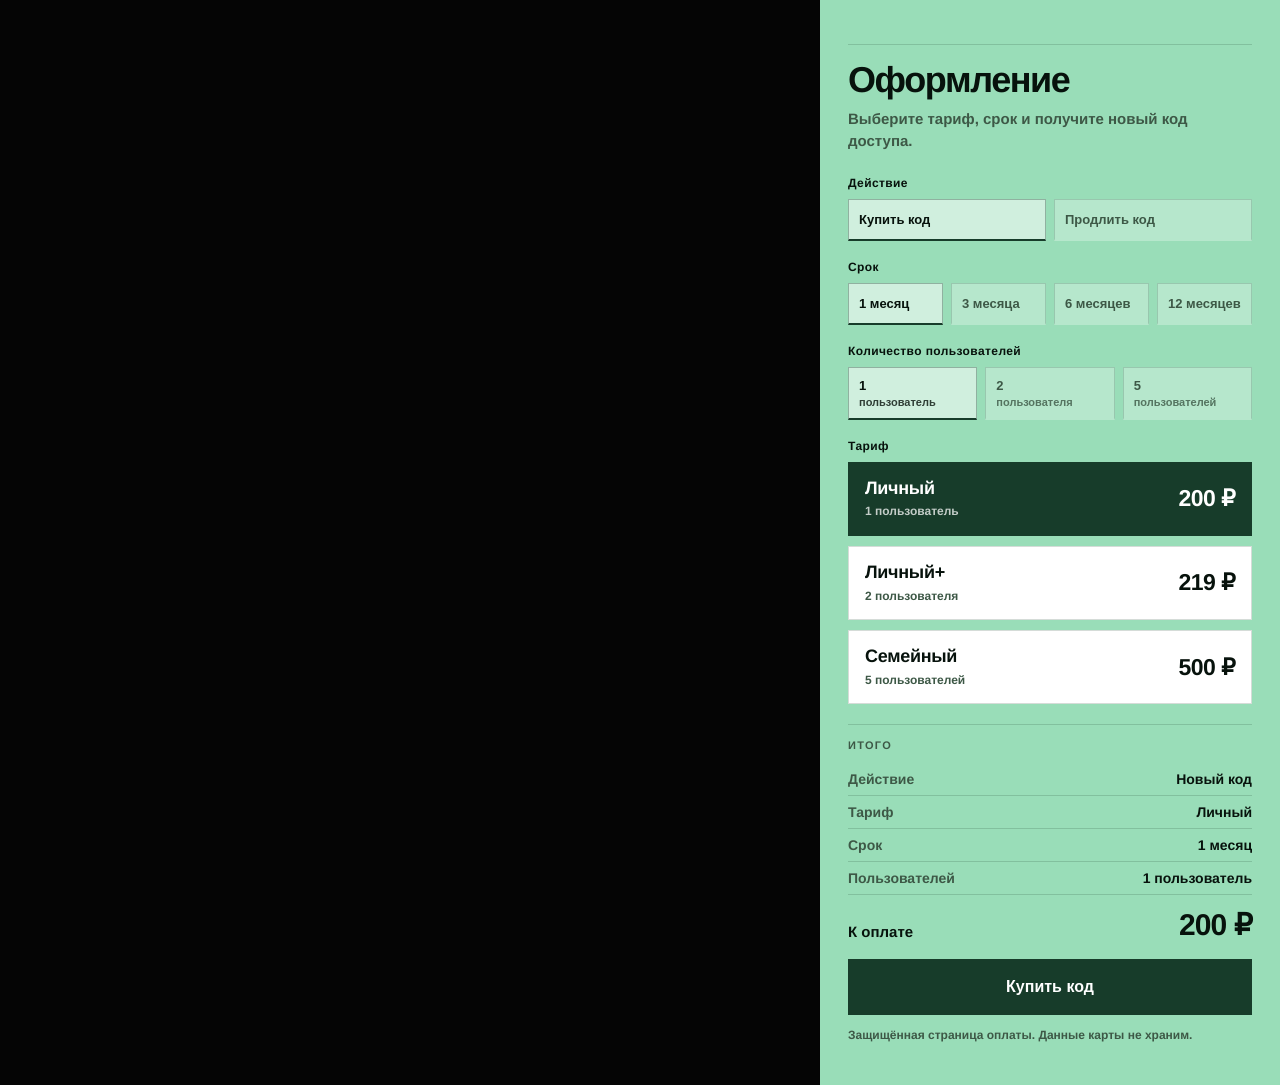
==== commit 33c8dc67: "Add buy or renew checkout flow" ====
--- a/checkout.html
+++ b/checkout.html
@@ -5,7 +5,7 @@
   <meta name="viewport" content="width=device-width, initial-scale=1.0, viewport-fit=cover" />
   <meta name="robots" content="noindex,nofollow" />
   <meta name="referrer" content="no-referrer" />
-  <title>Оформление доступа</title>
+  <title>Оформление подписки</title>
 
   <style>
     :root {
@@ -18,8 +18,9 @@
       --surface: #ffffff;
       --line: rgba(23, 60, 42, 0.18);
       --line-strong: rgba(23, 60, 42, 0.34);
+      --soft: rgba(255, 255, 255, 0.32);
+      --error: #6d1616;
       --shadow: 0 18px 50px rgba(7, 18, 12, 0.18);
-      --error: #7a1919;
     }
 
     * { box-sizing: border-box; }
@@ -63,188 +64,154 @@
       min-height: 100vh;
       min-height: 100svh;
       min-height: 100dvh;
-      padding: calc(36px + env(safe-area-inset-top)) 28px calc(38px + env(safe-area-inset-bottom));
+      padding: 44px 28px 40px;
       background: var(--checkout-bg);
       color: var(--ink);
       border-radius: 0;
     }
 
+    .checkout::before {
+      content: "";
+      display: block;
+      height: 1px;
+      margin-bottom: 18px;
+      background: var(--line);
+    }
+
     h1 {
-      margin: 0 0 10px;
-      font-size: 38px;
-      line-height: 0.92;
-      font-weight: 900;
-      letter-spacing: -1.6px;
+      margin: 0 0 12px;
+      font-size: 36px;
+      line-height: 0.95;
+      font-weight: 900;
+      letter-spacing: -1.4px;
     }
 
     .subtitle {
-      margin: 0 0 22px;
+      margin: 0 0 24px;
       max-width: 360px;
       font-size: 15px;
-      line-height: 1.42;
+      line-height: 1.45;
       color: var(--muted);
-      font-weight: 650;
-    }
-
-    .mode-switch {
+      font-weight: 600;
+    }
+
+    .section-label {
+      margin-bottom: 10px;
+      font-size: 12px;
+      line-height: 1;
+      font-weight: 900;
+      letter-spacing: 0.4px;
+      color: var(--ink);
+    }
+
+    .mode-tabs,
+    .duration {
       display: grid;
-      grid-template-columns: 1fr 1fr;
+      grid-template-columns: repeat(2, 1fr);
       gap: 8px;
-      margin-bottom: 22px;
-    }
-
-    .mode-btn {
-      min-height: 58px;
-      padding: 12px;
+      margin-bottom: 20px;
+    }
+
+    .duration {
+      grid-template-columns: repeat(4, 1fr);
+    }
+
+    .mode-btn,
+    .duration-btn,
+    .capacity-btn {
+      min-height: 42px;
+      padding: 10px 10px;
       border: 1px solid var(--line);
       border-bottom: 2px solid transparent;
       border-radius: 0;
       background: rgba(255, 255, 255, 0.28);
       color: var(--muted);
-      font-size: 14px;
-      line-height: 1.05;
-      font-weight: 900;
+      font-size: 13px;
+      font-weight: 900;
+      cursor: pointer;
       text-align: left;
-      cursor: pointer;
       touch-action: manipulation;
     }
 
-    .mode-btn span {
-      display: block;
-      margin-top: 5px;
-      font-size: 11px;
-      line-height: 1.05;
-      font-weight: 800;
-      opacity: .76;
-    }
-
-    .mode-btn.active {
-      background: rgba(255, 255, 255, 0.52);
+    .mode-btn.active,
+    .duration-btn.active,
+    .capacity-btn.active {
+      background: rgba(255, 255, 255, 0.54);
       color: var(--ink);
       border-color: var(--line-strong);
       border-bottom-color: var(--accent);
     }
 
-    .section-label {
-      margin-bottom: 10px;
-      font-size: 12px;
-      line-height: 1;
-      font-weight: 900;
-      letter-spacing: 0.4px;
-      color: var(--ink);
-    }
-
-    .renew-panel {
-      margin-bottom: 22px;
-      padding-bottom: 20px;
-      border-bottom: 1px solid var(--line);
-    }
-
-    .renew-panel[hidden],
-    .renew-card[hidden],
-    .summary-row[hidden] {
-      display: none !important;
-    }
-
-    .code-input-row {
+    .mode-btn:hover,
+    .duration-btn:hover,
+    .capacity-btn:hover { border-color: var(--line-strong); }
+
+    .code-panel {
+      display: none;
+      margin-bottom: 20px;
+      padding: 14px;
+      background: rgba(255, 255, 255, 0.34);
+      border: 1px solid var(--line);
+    }
+
+    .code-panel.active { display: block; }
+
+    .code-row {
       display: grid;
       grid-template-columns: minmax(0, 1fr) auto;
       gap: 8px;
-      margin-bottom: 10px;
     }
 
     .code-input {
       min-width: 0;
-      min-height: 50px;
-      padding: 15px 14px;
-      border: 1px solid var(--line);
+      height: 46px;
+      padding: 0 12px;
+      border: 1px solid var(--line-strong);
       border-radius: 0;
-      background: rgba(255, 255, 255, 0.52);
+      background: rgba(255, 255, 255, 0.72);
       color: var(--ink);
-      font-size: 15px;
+      font-size: 14px;
       line-height: 1;
-      font-weight: 900;
-      letter-spacing: .4px;
+      font-weight: 800;
+      text-transform: uppercase;
       outline: none;
-      text-transform: uppercase;
-    }
-
-    .code-input::placeholder { color: rgba(7, 18, 12, .42); }
+    }
+
+    .code-input::placeholder { color: rgba(7, 18, 12, 0.42); text-transform: none; }
 
     .find-btn {
-      min-height: 50px;
-      padding: 15px 16px;
+      height: 46px;
+      padding: 0 14px;
       border: none;
       border-radius: 0;
       background: var(--accent);
       color: #ffffff;
-      font-size: 14px;
+      font-size: 13px;
       line-height: 1;
       font-weight: 900;
       cursor: pointer;
       touch-action: manipulation;
     }
 
-    .find-btn:disabled { opacity: .6; cursor: wait; }
-
-    .renew-status {
+    .find-btn:disabled { opacity: .65; cursor: wait; }
+
+    .code-info {
       min-height: 18px;
-      margin: 0;
+      margin: 10px 0 0;
+      color: var(--muted);
       font-size: 12px;
-      line-height: 1.4;
+      line-height: 1.35;
       font-weight: 800;
-      color: var(--muted);
-    }
-
-    .renew-status.ok { color: var(--accent); }
-    .renew-status.error { color: var(--error); }
-
-    .renew-card {
-      display: grid;
-      gap: 8px;
-      margin-top: 12px;
-      padding: 14px;
-      background: rgba(255, 255, 255, .34);
-      border: 1px solid var(--line);
-    }
-
-    .renew-card-row {
-      display: flex;
-      justify-content: space-between;
-      gap: 12px;
-      font-size: 12px;
-      line-height: 1.25;
-      font-weight: 750;
-      color: var(--muted);
-    }
-
-    .renew-card-row strong {
-      color: var(--ink);
-      font-weight: 900;
-      text-align: right;
-      overflow-wrap: anywhere;
-    }
+    }
+
+    .code-info.error { color: var(--error); }
+    .code-info.ok { color: var(--accent); }
 
     .capacity {
       display: grid;
       grid-template-columns: repeat(3, 1fr);
       gap: 8px;
-      margin-bottom: 22px;
-    }
-
-    .capacity-btn {
-      min-height: 42px;
-      padding: 10px 12px;
-      border: 1px solid var(--line);
-      border-bottom: 2px solid transparent;
-      border-radius: 0;
-      background: rgba(255, 255, 255, 0.28);
-      color: var(--muted);
-      font-size: 14px;
-      font-weight: 900;
-      cursor: pointer;
-      text-align: left;
-      touch-action: manipulation;
+      margin-bottom: 20px;
     }
 
     .capacity-btn span {
@@ -256,17 +223,10 @@
       opacity: 0.8;
     }
 
-    .capacity-btn.active {
-      background: rgba(255, 255, 255, 0.52);
-      color: var(--ink);
-      border-color: var(--line-strong);
-      border-bottom-color: var(--accent);
-    }
-
     .plans {
       display: grid;
       gap: 10px;
-      margin-bottom: 22px;
+      margin-bottom: 20px;
     }
 
     .plan {
@@ -275,7 +235,6 @@
       grid-template-columns: minmax(0, 1fr) auto;
       gap: 16px;
       align-items: center;
-      min-height: 72px;
       padding: 16px;
       background: var(--surface);
       border: 1px solid var(--line);
@@ -286,6 +245,8 @@
       touch-action: manipulation;
     }
 
+    .plan:hover { border-color: var(--line-strong); }
+
     .plan input {
       position: absolute;
       opacity: 0;
@@ -310,7 +271,7 @@
     }
 
     .plan-price {
-      font-size: 24px;
+      font-size: 23px;
       line-height: 1;
       font-weight: 900;
       white-space: nowrap;
@@ -326,13 +287,13 @@
     .plan.active .plan-meta { color: rgba(255, 255, 255, 0.74); }
 
     .summary {
-      margin-bottom: 20px;
-      padding: 18px 0 0;
+      margin-bottom: 18px;
+      padding: 16px 0 0;
       border-top: 1px solid var(--line);
     }
 
     .summary-label {
-      margin-bottom: 12px;
+      margin-bottom: 11px;
       font-size: 11px;
       line-height: 1;
       font-weight: 900;
@@ -345,7 +306,7 @@
       display: flex;
       justify-content: space-between;
       gap: 18px;
-      padding: 9px 0;
+      padding: 8px 0;
       border-bottom: 1px solid var(--line);
       font-size: 14px;
       font-weight: 700;
@@ -356,7 +317,6 @@
       color: var(--ink);
       font-weight: 900;
       text-align: right;
-      overflow-wrap: anywhere;
     }
 
     .summary-total {
@@ -392,8 +352,9 @@
       touch-action: manipulation;
     }
 
-    .cta:hover, .find-btn:hover { background: var(--accent-hover); }
-    .cta:disabled { opacity: .55; cursor: not-allowed; }
+    .cta:hover,
+    .find-btn:hover { background: var(--accent-hover); }
+    .cta:disabled { opacity: .65; cursor: wait; }
 
     .trust {
       margin: 12px 0 0;
@@ -416,11 +377,12 @@
     }
 
     .mode-btn:focus-visible,
+    .duration-btn:focus-visible,
     .capacity-btn:focus-visible,
     .plan:focus-within,
-    .code-input:focus-visible,
+    .cta:focus-visible,
     .find-btn:focus-visible,
-    .cta:focus-visible {
+    .code-input:focus-visible {
       outline: 2px solid var(--accent);
       outline-offset: 2px;
     }
@@ -447,49 +409,45 @@
         padding:
           calc(22px + env(safe-area-inset-top))
           clamp(16px, 5vw, 22px)
-          calc(24px + env(safe-area-inset-bottom));
+          calc(22px + env(safe-area-inset-bottom));
       }
 
-      h1 {
-        margin-bottom: 8px;
-        font-size: clamp(32px, 9.5vw, 42px);
-        line-height: 0.9;
-      }
-
-      .subtitle {
-        margin-bottom: 18px;
-        font-size: clamp(13px, 3.7vw, 15px);
-        line-height: 1.32;
-      }
-
-      .mode-switch { gap: 7px; margin-bottom: 18px; }
-      .mode-btn { min-height: 52px; padding: 10px; font-size: 13px; }
-      .mode-btn span { margin-top: 4px; font-size: 10px; }
-      .renew-panel { margin-bottom: 18px; padding-bottom: 16px; }
-      .section-label { margin-bottom: 8px; font-size: 11px; }
-      .code-input-row { grid-template-columns: 1fr; }
-      .code-input, .find-btn { min-height: 48px; }
-      .capacity { gap: 7px; margin-bottom: 18px; }
-      .capacity-btn { min-height: 42px; padding: 9px 8px; font-size: 14px; }
-      .capacity-btn span { font-size: 10px; }
-      .plans { gap: 8px; margin-bottom: 18px; }
-      .plan { min-height: 62px; padding: 13px 12px; gap: 10px; }
-      .plan-name { margin-bottom: 4px; font-size: 16px; }
-      .plan-meta { font-size: 11px; }
-      .plan-price { font-size: 21px; }
-      .summary { margin-bottom: 16px; padding-top: 14px; }
+      .checkout::before { margin-bottom: 12px; }
+      h1 { margin-bottom: 8px; font-size: clamp(32px, 9.4vw, 42px); line-height: 0.92; letter-spacing: -1.8px; }
+      .subtitle { max-width: none; margin-bottom: 18px; font-size: clamp(13px, 3.7vw, 15px); line-height: 1.32; }
+      .section-label { margin-bottom: 8px; font-size: 10.5px; letter-spacing: 0.55px; }
+      .mode-tabs,
+      .duration { gap: 7px; margin-bottom: 16px; }
+      .mode-btn,
+      .duration-btn,
+      .capacity-btn { min-height: 42px; padding: 9px 8px; font-size: clamp(12px, 3.4vw, 14px); }
+      .duration-btn { text-align: center; }
+      .code-panel { margin-bottom: 16px; padding: 12px; }
+      .code-row { grid-template-columns: 1fr; }
+      .code-input,
+      .find-btn { height: 44px; }
+      .capacity { gap: 7px; margin-bottom: 16px; }
+      .capacity-btn span { margin-top: 2px; font-size: clamp(9px, 2.7vw, 10px); line-height: 1.05; }
+      .plans { gap: 8px; margin-bottom: 16px; }
+      .plan { min-height: 64px; padding: 13px 12px; gap: 10px; }
+      .plan:active { transform: scale(0.992); }
+      .plan-name { margin-bottom: 4px; font-size: clamp(16px, 4.4vw, 18px); }
+      .plan-meta { font-size: clamp(10px, 3vw, 12px); }
+      .plan-price { font-size: clamp(18px, 5.2vw, 23px); letter-spacing: -0.8px; }
+      .summary { margin-bottom: 14px; padding-top: 14px; }
       .summary-label { margin-bottom: 8px; font-size: 10px; }
-      .summary-row { padding: 7px 0; font-size: 13px; }
+      .summary-row { padding: 7px 0; gap: 12px; font-size: clamp(12px, 3.5vw, 14px); }
       .summary-total { padding-top: 13px; font-size: 14px; }
-      .summary-total strong { font-size: 28px; }
-      .cta { min-height: 54px; padding: 17px; font-size: 15px; }
-      .trust { display: none; }
+      .summary-total strong { font-size: clamp(25px, 7vw, 32px); }
+      .cta { min-height: 54px; padding: 17px 18px; font-size: 16px; }
+      .trust { margin-top: 10px; padding-bottom: 4px; font-size: 11px; }
     }
 
     @media (max-width: 380px) {
       .checkout { padding-left: 16px; padding-right: 16px; }
       .plan { grid-template-columns: 1fr; gap: 8px; }
       .plan-price { justify-self: start; }
+      .duration { grid-template-columns: repeat(2, 1fr); }
     }
   </style>
 </head>
@@ -498,34 +456,25 @@
   <main class="page">
     <section class="checkout" aria-labelledby="checkoutTitle">
       <h1 id="checkoutTitle">Оформление</h1>
-      <p class="subtitle" id="checkoutSubtitle">Купите новый код или продлите уже существующий.</p>
-
-      <div class="mode-switch" role="tablist" aria-label="Тип оформления">
-        <button class="mode-btn active" type="button" data-mode="buy" role="tab" aria-selected="true">
-          Купить код
-          <span>Новый доступ</span>
-        </button>
-        <button class="mode-btn" type="button" data-mode="renew" role="tab" aria-selected="false">
-          Продлить код
-          <span>Уже есть код</span>
-        </button>
+      <p class="subtitle" id="subtitle">Купите новый код или продлите уже существующий.</p>
+
+      <div class="section-label">Действие</div>
+      <div class="mode-tabs" role="tablist" aria-label="Действие с кодом">
+        <button class="mode-btn active" type="button" data-mode="new" aria-selected="true">Купить код</button>
+        <button class="mode-btn" type="button" data-mode="renew" aria-selected="false">Продлить код</button>
       </div>
 
-      <section class="renew-panel" id="renewPanel" aria-label="Поиск кода" hidden>
+      <div class="code-panel" id="codePanel">
         <div class="section-label">Найти код</div>
-        <div class="code-input-row">
-          <input class="code-input" id="existingCodeInput" type="text" inputmode="text" autocomplete="off" autocapitalize="characters" spellcheck="false" placeholder="A-ABC-12-34-56-Z" aria-label="Код доступа" />
+        <div class="code-row">
+          <input class="code-input" id="renewCode" type="text" inputmode="latin" autocomplete="off" placeholder="Введите код доступа" />
           <button class="find-btn" type="button" id="findCodeButton">Найти</button>
         </div>
-        <p class="renew-status" id="renewStatus">Введите код, чтобы проверить срок и продлить его.</p>
-
-        <div class="renew-card" id="renewCard" hidden>
-          <div class="renew-card-row"><span>Код</span><strong id="foundCodeValue">—</strong></div>
-          <div class="renew-card-row"><span>План</span><strong id="foundPlanValue">—</strong></div>
-          <div class="renew-card-row"><span>Устройств</span><strong id="foundDevicesValue">—</strong></div>
-          <div class="renew-card-row"><span>Действует до</span><strong id="foundExpiresValue">—</strong></div>
-        </div>
-      </section>
+        <p class="code-info" id="codeInfo">Введите действующий код, который нужно продлить.</p>
+      </div>
+
+      <div class="section-label">Срок</div>
+      <div class="duration" id="duration" role="radiogroup" aria-label="Срок доступа"></div>
 
       <div class="section-label">Количество пользователей</div>
       <div class="capacity" id="capacity" role="radiogroup" aria-label="Количество пользователей"></div>
@@ -538,17 +487,17 @@
 
         <div class="summary-row">
           <span>Действие</span>
-          <strong id="selectedAction">Покупка кода</strong>
-        </div>
-
-        <div class="summary-row" id="renewSummaryRow" hidden>
-          <span>Код</span>
-          <strong id="selectedCode">—</strong>
+          <strong id="selectedAction">Новый код</strong>
         </div>
 
         <div class="summary-row">
           <span>Тариф</span>
           <strong id="selectedPlan">Личный</strong>
+        </div>
+
+        <div class="summary-row">
+          <span>Срок</span>
+          <strong id="selectedDuration">1 месяц</strong>
         </div>
 
         <div class="summary-row">
@@ -575,27 +524,21 @@
       { id: 'family', name: 'Семейный', price: 500, users: 5, usersText: '5 пользователей' }
     ];
 
+    const durationOptions = [1, 3, 6, 12];
     const priceById = { personal: 200, personal_plus: 219, family: 500 };
     const usersById = { personal: 1, personal_plus: 2, family: 5 };
 
-    const checkoutTitle = document.getElementById('checkoutTitle');
-    const checkoutSubtitle = document.getElementById('checkoutSubtitle');
-    const modeButtons = document.querySelectorAll('.mode-btn');
-    const renewPanel = document.getElementById('renewPanel');
-    const existingCodeInput = document.getElementById('existingCodeInput');
+    const subtitle = document.getElementById('subtitle');
+    const codePanel = document.getElementById('codePanel');
+    const renewCode = document.getElementById('renewCode');
     const findCodeButton = document.getElementById('findCodeButton');
-    const renewStatus = document.getElementById('renewStatus');
-    const renewCard = document.getElementById('renewCard');
-    const foundCodeValue = document.getElementById('foundCodeValue');
-    const foundPlanValue = document.getElementById('foundPlanValue');
-    const foundDevicesValue = document.getElementById('foundDevicesValue');
-    const foundExpiresValue = document.getElementById('foundExpiresValue');
+    const codeInfo = document.getElementById('codeInfo');
+    const durationEl = document.getElementById('duration');
     const capacityEl = document.getElementById('capacity');
     const plansEl = document.getElementById('plans');
     const selectedAction = document.getElementById('selectedAction');
-    const renewSummaryRow = document.getElementById('renewSummaryRow');
-    const selectedCode = document.getElementById('selectedCode');
     const selectedPlan = document.getElementById('selectedPlan');
+    const selectedDuration = document.getElementById('selectedDuration');
     const selectedUsers = document.getElementById('selectedUsers');
     const selectedPrice = document.getElementById('selectedPrice');
     const planStatus = document.getElementById('planStatus');
@@ -603,8 +546,9 @@
 
     let plans = fallbackPlans;
     let currentPlan = fallbackPlans[0];
-    let mode = 'buy';
-    let foundCode = '';
+    let currentMode = 'new';
+    let currentMonths = 1;
+    let foundCode = null;
 
     function formatPrice(value) {
       return String(value).replace(/\B(?=(\d{3})+(?!\d))/g, ' ') + ' ₽';
@@ -617,21 +561,22 @@
       return n + ' пользователей';
     }
 
+    function durationText(months) {
+      const n = Number(months);
+      if (n === 1) return '1 месяц';
+      if (n >= 2 && n <= 4) return n + ' месяца';
+      return n + ' месяцев';
+    }
+
+    function normalizeCode(value) {
+      return String(value || '').trim().toUpperCase();
+    }
+
     function formatDate(dateValue) {
       if (!dateValue) return '—';
       const date = new Date(dateValue);
-      if (Number.isNaN(date.getTime())) return dateValue;
-      return new Intl.DateTimeFormat('ru-RU', {
-        day: '2-digit', month: 'long', year: 'numeric'
-      }).format(date);
-    }
-
-    function formatDevices(count) {
-      if (count === null || count === undefined || count === '') return '—';
-      const n = Number(count);
-      if (n === 1) return '1 устройство';
-      if (n >= 2 && n <= 4) return n + ' устройства';
-      return n + ' устройств';
+      if (Number.isNaN(date.getTime())) return String(dateValue);
+      return new Intl.DateTimeFormat('ru-RU', { day: '2-digit', month: 'long', year: 'numeric' }).format(date);
     }
 
     function normalizePlans(data) {
@@ -665,45 +610,48 @@
       });
     }
 
-    function updatePayButton() {
-      if (mode === 'renew' && !foundCode) {
-        payButton.disabled = true;
-        payButton.textContent = 'Сначала найдите код';
-        return;
-      }
-
-      payButton.disabled = false;
-      payButton.textContent = mode === 'renew' ? 'Продлить код' : 'Купить код';
-    }
-
-    function setMode(nextMode) {
-      mode = nextMode;
-      foundCode = mode === 'buy' ? '' : foundCode;
-
-      modeButtons.forEach((button) => {
-        const active = button.dataset.mode === mode;
-        button.classList.toggle('active', active);
-        button.setAttribute('aria-selected', String(active));
+    function updateSummary() {
+      selectedAction.textContent = currentMode === 'renew' ? 'Продление кода' : 'Новый код';
+      selectedPlan.textContent = currentPlan.name;
+      selectedDuration.textContent = durationText(currentMonths);
+      selectedUsers.textContent = currentPlan.usersText;
+      selectedPrice.textContent = formatPrice(currentPlan.price * currentMonths);
+      payButton.textContent = currentMode === 'renew' ? 'Продлить код' : 'Купить код';
+      subtitle.textContent = currentMode === 'renew'
+        ? 'Введите существующий код и выберите срок продления.'
+        : 'Выберите тариф, срок и получите новый код доступа.';
+
+      planStatus.textContent = selectedAction.textContent + ', ' + currentPlan.name + ', ' + durationText(currentMonths) + ', ' + selectedPrice.textContent;
+    }
+
+    function setMode(mode) {
+      currentMode = mode === 'renew' ? 'renew' : 'new';
+      foundCode = null;
+      codePanel.classList.toggle('active', currentMode === 'renew');
+      codeInfo.className = 'code-info';
+      codeInfo.textContent = currentMode === 'renew' ? 'Введите действующий код, который нужно продлить.' : '';
+
+      document.querySelectorAll('.mode-btn').forEach((button) => {
+        const isActive = button.dataset.mode === currentMode;
+        button.classList.toggle('active', isActive);
+        button.setAttribute('aria-selected', String(isActive));
       });
 
-      renewPanel.hidden = mode !== 'renew';
-      selectedAction.textContent = mode === 'renew' ? 'Продление кода' : 'Покупка кода';
-      renewSummaryRow.hidden = mode !== 'renew' || !foundCode;
-      selectedCode.textContent = foundCode || '—';
-      checkoutTitle.textContent = mode === 'renew' ? 'Продление' : 'Оформление';
-      checkoutSubtitle.textContent = mode === 'renew'
-        ? 'Введите существующий код, найдите его и выберите тариф для продления.'
-        : 'Купите новый код доступа и выберите нужное количество пользователей.';
-      planStatus.textContent = mode === 'renew' ? 'Выбран режим продления кода.' : 'Выбран режим покупки нового кода.';
-      updatePayButton();
+      updateSummary();
+    }
+
+    function setDuration(months) {
+      currentMonths = Number(months) || 1;
+      document.querySelectorAll('.duration-btn').forEach((button) => {
+        const isActive = Number(button.dataset.months) === currentMonths;
+        button.classList.toggle('active', isActive);
+        button.setAttribute('aria-checked', String(isActive));
+      });
+      updateSummary();
     }
 
     function setActivePlan(planId) {
       currentPlan = plans.find((plan) => String(plan.id) === String(planId)) || plans[0];
-
-      selectedPlan.textContent = currentPlan.name;
-      selectedUsers.textContent = currentPlan.usersText;
-      selectedPrice.textContent = formatPrice(currentPlan.price);
 
       document.querySelectorAll('.capacity-btn').forEach((button) => {
         const isActive = String(button.dataset.plan) === String(currentPlan.id);
@@ -718,18 +666,24 @@
         card.classList.toggle('active', isActive);
       });
 
-      planStatus.textContent = 'Выбран тариф ' + currentPlan.name + ', ' + currentPlan.usersText + ', ' + currentPlan.price + ' рублей.';
+      updateSummary();
+    }
+
+    function renderDurations() {
+      durationEl.innerHTML = durationOptions.map((months) => `
+        <button class="duration-btn ${months === currentMonths ? 'active' : ''}" type="button" role="radio" aria-checked="${months === currentMonths ? 'true' : 'false'}" data-months="${months}">
+          ${durationText(months)}
+        </button>
+      `).join('');
+
+      document.querySelectorAll('.duration-btn').forEach((button) => {
+        button.addEventListener('click', () => setDuration(button.dataset.months));
+      });
     }
 
     function renderPlans() {
       capacityEl.innerHTML = plans.map((plan, index) => `
-        <button
-          class="capacity-btn ${index === 0 ? 'active' : ''}"
-          type="button"
-          role="radio"
-          aria-checked="${index === 0 ? 'true' : 'false'}"
-          data-plan="${plan.id}"
-        >
+        <button class="capacity-btn ${index === 0 ? 'active' : ''}" type="button" role="radio" aria-checked="${index === 0 ? 'true' : 'false'}" data-plan="${plan.id}">
           ${plan.users}
           <span>${plan.users === 1 ? 'пользователь' : plan.users >= 2 && plan.users <= 4 ? 'пользователя' : 'пользователей'}</span>
         </button>
@@ -737,7 +691,7 @@
 
       plansEl.innerHTML = plans.map((plan, index) => `
         <label class="plan ${index === 0 ? 'active' : ''}">
-          <input type="radio" name="plan" value="${plan.id}" data-price="${plan.price}" data-users="${plan.usersText}" ${index === 0 ? 'checked' : ''} />
+          <input type="radio" name="plan" value="${plan.id}" ${index === 0 ? 'checked' : ''} />
           <span>
             <span class="plan-name">${plan.name}</span>
             <span class="plan-meta">${plan.usersText}</span>
@@ -766,25 +720,25 @@
         plans = fallbackPlans;
       }
 
+      renderDurations();
       renderPlans();
-      setMode('buy');
-    }
-
-    async function findExistingCode() {
-      const code = existingCodeInput.value.trim();
+      updateSummary();
+    }
+
+    async function findCode() {
+      const code = normalizeCode(renewCode.value);
+      foundCode = null;
+
       if (!code) {
-        renewStatus.textContent = 'Введите код доступа.';
-        renewStatus.className = 'renew-status error';
+        codeInfo.className = 'code-info error';
+        codeInfo.textContent = 'Введите код для поиска.';
         return;
       }
 
       findCodeButton.disabled = true;
       findCodeButton.textContent = 'Ищем...';
-      renewStatus.textContent = 'Проверяем код...';
-      renewStatus.className = 'renew-status';
-      renewCard.hidden = true;
-      foundCode = '';
-      updatePayButton();
+      codeInfo.className = 'code-info';
+      codeInfo.textContent = 'Проверяем код...';
 
       try {
         const response = await fetch('/api/checkout/find-code', {
@@ -792,60 +746,52 @@
           headers: { 'Content-Type': 'application/json' },
           body: JSON.stringify({ code })
         });
-
         const data = await response.json().catch(() => ({}));
         if (!response.ok || !data.ok) throw new Error(data.reason || 'not_found');
 
-        foundCode = data.code;
-        foundCodeValue.textContent = data.code || '—';
-        foundPlanValue.textContent = data.planTitle || data.plan || '—';
-        foundDevicesValue.textContent = formatDevices(data.maxDevices);
-        foundExpiresValue.textContent = formatDate(data.expiresAt);
-        selectedCode.textContent = foundCode;
-        renewSummaryRow.hidden = false;
-        renewCard.hidden = false;
-        renewStatus.textContent = 'Код найден. Выберите тариф и нажмите «Продлить код».';
-        renewStatus.className = 'renew-status ok';
-
-        if (data.plan && plans.some((plan) => String(plan.id) === String(data.plan))) {
-          setActivePlan(data.plan);
-        }
+        foundCode = data.code || code;
+        renewCode.value = foundCode;
+        codeInfo.className = 'code-info ok';
+        codeInfo.textContent = 'Код найден. План: ' + (data.planTitle || data.plan || '—') + '. Действует до: ' + formatDate(data.expiresAt) + '.';
       } catch (error) {
-        foundCode = '';
-        selectedCode.textContent = '—';
-        renewSummaryRow.hidden = true;
-        renewStatus.textContent = 'Код не найден. Проверьте символы и попробуйте ещё раз.';
-        renewStatus.className = 'renew-status error';
+        codeInfo.className = 'code-info error';
+        codeInfo.textContent = 'Код не найден. Проверьте строку и попробуйте ещё раз.';
       } finally {
         findCodeButton.disabled = false;
         findCodeButton.textContent = 'Найти';
-        updatePayButton();
       }
     }
 
-    async function submitCheckout() {
-      if (mode === 'renew' && !foundCode) {
-        alert('Сначала найдите код для продления.');
+    payButton.addEventListener('click', async () => {
+      const endpoint = currentMode === 'renew' ? '/api/checkout/renew-code' : '/api/checkout/get-code';
+      const code = normalizeCode(renewCode.value);
+
+      if (currentMode === 'renew' && !code) {
+        codeInfo.className = 'code-info error';
+        codeInfo.textContent = 'Введите код, который нужно продлить.';
+        renewCode.focus();
         return;
       }
 
       payButton.disabled = true;
-      payButton.textContent = mode === 'renew' ? 'Продлеваем...' : 'Создаём заказ...';
+      payButton.textContent = currentMode === 'renew' ? 'Продлеваем...' : 'Создаём заказ...';
 
       try {
-        const endpoint = mode === 'renew' ? '/api/checkout/renew-code' : '/api/checkout/get-code';
-        const payload = mode === 'renew'
-          ? { plan: currentPlan.id, customer: '', code: foundCode }
-          : { plan: currentPlan.id, customer: '' };
+        const body = {
+          plan: currentPlan.id,
+          customer: '',
+          months: currentMonths
+        };
+        if (currentMode === 'renew') body.code = code;
 
         const response = await fetch(endpoint, {
           method: 'POST',
           headers: { 'Content-Type': 'application/json' },
-          body: JSON.stringify(payload)
+          body: JSON.stringify(body)
         });
 
         const data = await response.json().catch(() => ({}));
-        if (!response.ok || !data.ok) throw new Error(data.detail || data.reason || 'checkout_failed');
+        if (!response.ok || data.ok === false) throw new Error(data.detail || data.reason || 'checkout_failed');
 
         if (data.redirectUrl) {
           window.location.href = data.redirectUrl;
@@ -862,31 +808,23 @@
           return;
         }
 
-        alert(mode === 'renew' ? 'Код продлён' : 'Заказ создан');
+        alert(currentMode === 'renew' ? 'Код продлён' : 'Заказ создан');
       } catch (error) {
         alert('Ошибка оформления: ' + (error.message || 'попробуйте ещё раз.'));
       } finally {
-        updatePayButton();
-      }
-    }
-
-    modeButtons.forEach((button) => button.addEventListener('click', () => setMode(button.dataset.mode)));
-    findCodeButton.addEventListener('click', findExistingCode);
-    existingCodeInput.addEventListener('keydown', (event) => {
-      if (event.key === 'Enter') findExistingCode();
-    });
-    existingCodeInput.addEventListener('input', () => {
-      if (foundCode) {
-        foundCode = '';
-        renewCard.hidden = true;
-        renewSummaryRow.hidden = true;
-        selectedCode.textContent = '—';
-        renewStatus.textContent = 'Код изменён. Нажмите «Найти» ещё раз.';
-        renewStatus.className = 'renew-status';
-        updatePayButton();
+        payButton.disabled = false;
+        updateSummary();
       }
     });
-    payButton.addEventListener('click', submitCheckout);
+
+    document.querySelectorAll('.mode-btn').forEach((button) => {
+      button.addEventListener('click', () => setMode(button.dataset.mode));
+    });
+
+    findCodeButton.addEventListener('click', findCode);
+    renewCode.addEventListener('keydown', (event) => {
+      if (event.key === 'Enter') findCode();
+    });
 
     loadPlans();
   </script>
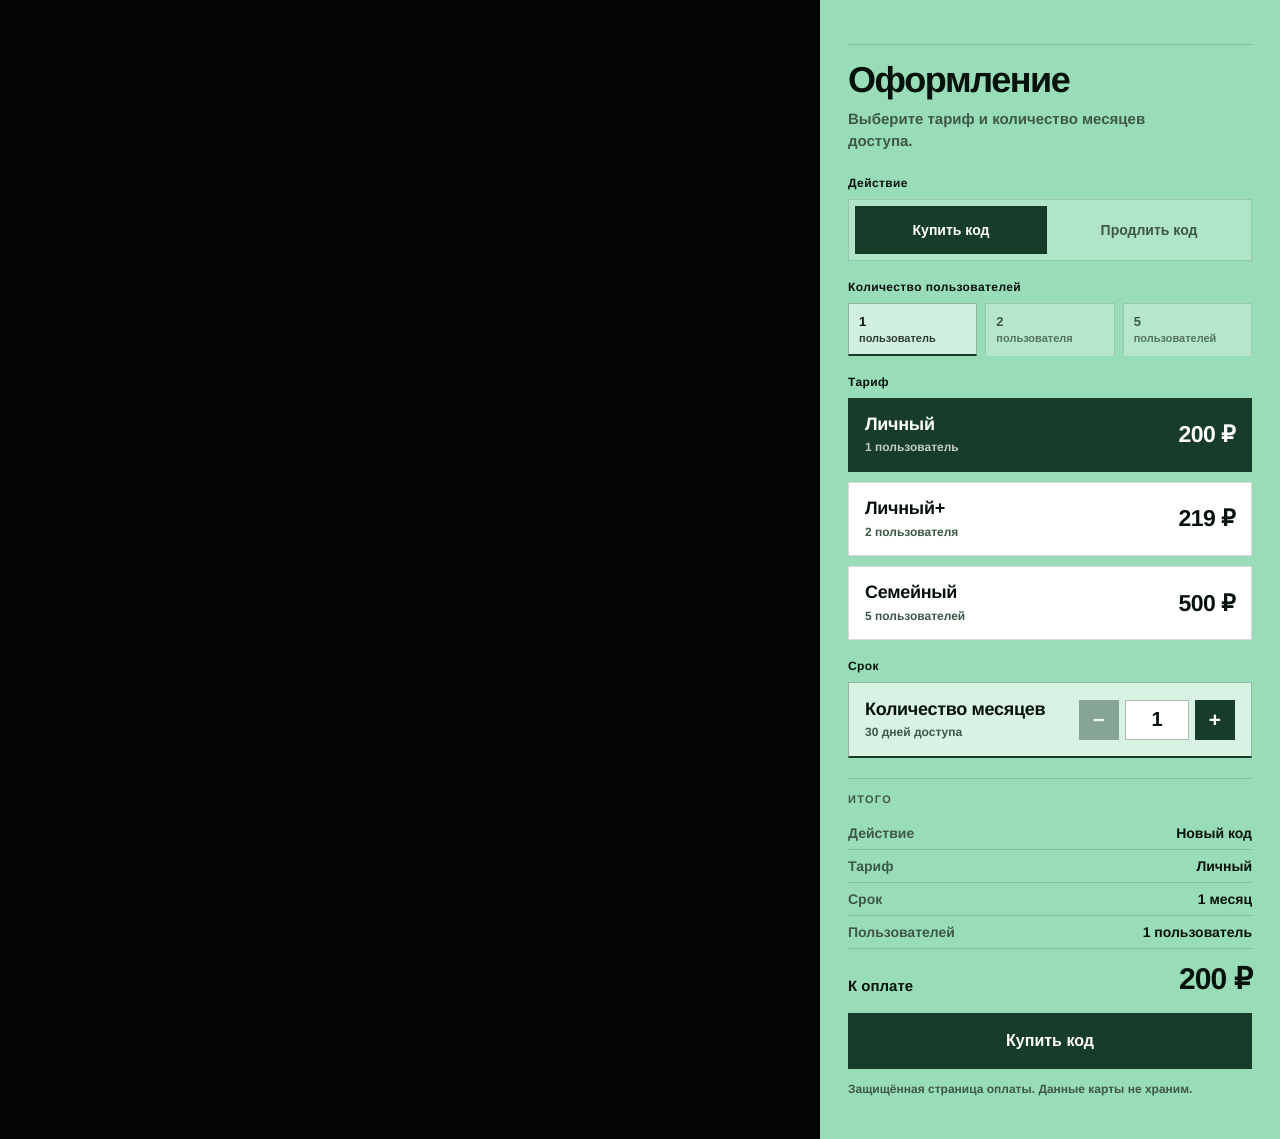
==== commit f7809603: "Use custom month count in checkout" ====
--- a/checkout.html
+++ b/checkout.html
@@ -18,7 +18,6 @@
       --surface: #ffffff;
       --line: rgba(23, 60, 42, 0.18);
       --line-strong: rgba(23, 60, 42, 0.34);
-      --soft: rgba(255, 255, 255, 0.32);
       --error: #6d1616;
       --shadow: 0 18px 50px rgba(7, 18, 12, 0.18);
     }
@@ -104,47 +103,36 @@
       color: var(--ink);
     }
 
-    .mode-tabs,
-    .duration {
+    .mode-tabs {
       display: grid;
       grid-template-columns: repeat(2, 1fr);
-      gap: 8px;
+      gap: 6px;
+      padding: 6px;
       margin-bottom: 20px;
-    }
-
-    .duration {
-      grid-template-columns: repeat(4, 1fr);
-    }
-
-    .mode-btn,
-    .duration-btn,
-    .capacity-btn {
-      min-height: 42px;
-      padding: 10px 10px;
+      background: rgba(255, 255, 255, 0.22);
       border: 1px solid var(--line);
-      border-bottom: 2px solid transparent;
+    }
+
+    .mode-btn {
+      min-height: 48px;
+      padding: 12px 10px;
+      border: none;
       border-radius: 0;
-      background: rgba(255, 255, 255, 0.28);
+      background: transparent;
       color: var(--muted);
-      font-size: 13px;
+      font-size: 14px;
       font-weight: 900;
       cursor: pointer;
-      text-align: left;
+      text-align: center;
       touch-action: manipulation;
     }
 
-    .mode-btn.active,
-    .duration-btn.active,
-    .capacity-btn.active {
-      background: rgba(255, 255, 255, 0.54);
-      color: var(--ink);
-      border-color: var(--line-strong);
-      border-bottom-color: var(--accent);
-    }
-
-    .mode-btn:hover,
-    .duration-btn:hover,
-    .capacity-btn:hover { border-color: var(--line-strong); }
+    .mode-btn.active {
+      background: var(--accent);
+      color: #ffffff;
+    }
+
+    .mode-btn:hover:not(.active) { background: rgba(255, 255, 255, 0.32); }
 
     .code-panel {
       display: none;
@@ -213,6 +201,30 @@
       gap: 8px;
       margin-bottom: 20px;
     }
+
+    .capacity-btn {
+      min-height: 42px;
+      padding: 10px 10px;
+      border: 1px solid var(--line);
+      border-bottom: 2px solid transparent;
+      border-radius: 0;
+      background: rgba(255, 255, 255, 0.28);
+      color: var(--muted);
+      font-size: 13px;
+      font-weight: 900;
+      cursor: pointer;
+      text-align: left;
+      touch-action: manipulation;
+    }
+
+    .capacity-btn.active {
+      background: rgba(255, 255, 255, 0.54);
+      color: var(--ink);
+      border-color: var(--line-strong);
+      border-bottom-color: var(--accent);
+    }
+
+    .capacity-btn:hover { border-color: var(--line-strong); }
 
     .capacity-btn span {
       display: block;
@@ -286,6 +298,80 @@
 
     .plan.active .plan-meta { color: rgba(255, 255, 255, 0.74); }
 
+    .month-picker {
+      display: grid;
+      grid-template-columns: minmax(0, 1fr) auto;
+      gap: 16px;
+      align-items: center;
+      min-height: 76px;
+      margin-bottom: 20px;
+      padding: 16px;
+      background: rgba(255, 255, 255, 0.62);
+      border: 1px solid var(--line-strong);
+      border-bottom: 2px solid var(--accent);
+      color: var(--ink);
+    }
+
+    .month-title {
+      display: block;
+      margin-bottom: 6px;
+      font-size: 18px;
+      line-height: 1.1;
+      font-weight: 900;
+      letter-spacing: -0.3px;
+    }
+
+    .month-hint {
+      display: block;
+      color: var(--muted);
+      font-size: 12px;
+      line-height: 1.2;
+      font-weight: 800;
+    }
+
+    .month-control {
+      display: grid;
+      grid-template-columns: 40px 64px 40px;
+      align-items: center;
+      gap: 6px;
+    }
+
+    .month-step {
+      width: 40px;
+      height: 40px;
+      border: none;
+      background: var(--accent);
+      color: #ffffff;
+      font-size: 21px;
+      line-height: 1;
+      font-weight: 900;
+      cursor: pointer;
+      touch-action: manipulation;
+    }
+
+    .month-step:disabled { opacity: .42; cursor: not-allowed; }
+
+    .month-input {
+      width: 64px;
+      height: 40px;
+      border: 1px solid var(--line-strong);
+      background: #ffffff;
+      color: var(--ink);
+      font-size: 20px;
+      line-height: 1;
+      font-weight: 900;
+      text-align: center;
+      outline: none;
+      appearance: textfield;
+      -moz-appearance: textfield;
+    }
+
+    .month-input::-webkit-outer-spin-button,
+    .month-input::-webkit-inner-spin-button {
+      margin: 0;
+      -webkit-appearance: none;
+    }
+
     .summary {
       margin-bottom: 18px;
       padding: 16px 0 0;
@@ -353,7 +439,8 @@
     }
 
     .cta:hover,
-    .find-btn:hover { background: var(--accent-hover); }
+    .find-btn:hover,
+    .month-step:hover:not(:disabled) { background: var(--accent-hover); }
     .cta:disabled { opacity: .65; cursor: wait; }
 
     .trust {
@@ -377,12 +464,13 @@
     }
 
     .mode-btn:focus-visible,
-    .duration-btn:focus-visible,
     .capacity-btn:focus-visible,
     .plan:focus-within,
     .cta:focus-visible,
     .find-btn:focus-visible,
-    .code-input:focus-visible {
+    .code-input:focus-visible,
+    .month-step:focus-visible,
+    .month-input:focus-visible {
       outline: 2px solid var(--accent);
       outline-offset: 2px;
     }
@@ -416,12 +504,9 @@
       h1 { margin-bottom: 8px; font-size: clamp(32px, 9.4vw, 42px); line-height: 0.92; letter-spacing: -1.8px; }
       .subtitle { max-width: none; margin-bottom: 18px; font-size: clamp(13px, 3.7vw, 15px); line-height: 1.32; }
       .section-label { margin-bottom: 8px; font-size: 10.5px; letter-spacing: 0.55px; }
-      .mode-tabs,
-      .duration { gap: 7px; margin-bottom: 16px; }
+      .mode-tabs { gap: 6px; margin-bottom: 16px; }
       .mode-btn,
-      .duration-btn,
       .capacity-btn { min-height: 42px; padding: 9px 8px; font-size: clamp(12px, 3.4vw, 14px); }
-      .duration-btn { text-align: center; }
       .code-panel { margin-bottom: 16px; padding: 12px; }
       .code-row { grid-template-columns: 1fr; }
       .code-input,
@@ -434,6 +519,12 @@
       .plan-name { margin-bottom: 4px; font-size: clamp(16px, 4.4vw, 18px); }
       .plan-meta { font-size: clamp(10px, 3vw, 12px); }
       .plan-price { font-size: clamp(18px, 5.2vw, 23px); letter-spacing: -0.8px; }
+      .month-picker { min-height: 70px; margin-bottom: 16px; padding: 13px 12px; gap: 10px; }
+      .month-title { margin-bottom: 4px; font-size: clamp(16px, 4.4vw, 18px); }
+      .month-hint { font-size: clamp(10px, 3vw, 12px); }
+      .month-control { grid-template-columns: 38px 58px 38px; gap: 5px; }
+      .month-step { width: 38px; height: 38px; font-size: 20px; }
+      .month-input { width: 58px; height: 38px; font-size: 19px; }
       .summary { margin-bottom: 14px; padding-top: 14px; }
       .summary-label { margin-bottom: 8px; font-size: 10px; }
       .summary-row { padding: 7px 0; gap: 12px; font-size: clamp(12px, 3.5vw, 14px); }
@@ -447,7 +538,8 @@
       .checkout { padding-left: 16px; padding-right: 16px; }
       .plan { grid-template-columns: 1fr; gap: 8px; }
       .plan-price { justify-self: start; }
-      .duration { grid-template-columns: repeat(2, 1fr); }
+      .month-picker { grid-template-columns: 1fr; }
+      .month-control { justify-content: start; }
     }
   </style>
 </head>
@@ -473,14 +565,24 @@
         <p class="code-info" id="codeInfo">Введите действующий код, который нужно продлить.</p>
       </div>
 
-      <div class="section-label">Срок</div>
-      <div class="duration" id="duration" role="radiogroup" aria-label="Срок доступа"></div>
-
       <div class="section-label">Количество пользователей</div>
       <div class="capacity" id="capacity" role="radiogroup" aria-label="Количество пользователей"></div>
 
       <div class="section-label">Тариф</div>
       <div class="plans" id="plans"></div>
+
+      <div class="section-label">Срок</div>
+      <div class="month-picker" aria-label="Количество месяцев">
+        <div>
+          <span class="month-title">Количество месяцев</span>
+          <span class="month-hint" id="monthHint">30 дней доступа</span>
+        </div>
+        <div class="month-control">
+          <button class="month-step" type="button" id="monthMinus" aria-label="Уменьшить срок">−</button>
+          <input class="month-input" id="monthInput" type="number" inputmode="numeric" min="1" max="12" step="1" value="1" aria-label="Количество месяцев" />
+          <button class="month-step" type="button" id="monthPlus" aria-label="Увеличить срок">+</button>
+        </div>
+      </div>
 
       <section class="summary" aria-label="Итого">
         <div class="summary-label">Итого</div>
@@ -524,7 +626,8 @@
       { id: 'family', name: 'Семейный', price: 500, users: 5, usersText: '5 пользователей' }
     ];
 
-    const durationOptions = [1, 3, 6, 12];
+    const minMonths = 1;
+    const maxMonths = 12;
     const priceById = { personal: 200, personal_plus: 219, family: 500 };
     const usersById = { personal: 1, personal_plus: 2, family: 5 };
 
@@ -533,9 +636,12 @@
     const renewCode = document.getElementById('renewCode');
     const findCodeButton = document.getElementById('findCodeButton');
     const codeInfo = document.getElementById('codeInfo');
-    const durationEl = document.getElementById('duration');
     const capacityEl = document.getElementById('capacity');
     const plansEl = document.getElementById('plans');
+    const monthInput = document.getElementById('monthInput');
+    const monthMinus = document.getElementById('monthMinus');
+    const monthPlus = document.getElementById('monthPlus');
+    const monthHint = document.getElementById('monthHint');
     const selectedAction = document.getElementById('selectedAction');
     const selectedPlan = document.getElementById('selectedPlan');
     const selectedDuration = document.getElementById('selectedDuration');
@@ -570,6 +676,12 @@
 
     function normalizeCode(value) {
       return String(value || '').trim().toUpperCase();
+    }
+
+    function clampMonths(value) {
+      const n = Number.parseInt(value, 10);
+      if (!Number.isFinite(n)) return minMonths;
+      return Math.max(minMonths, Math.min(n, maxMonths));
     }
 
     function formatDate(dateValue) {
@@ -616,10 +728,14 @@
       selectedDuration.textContent = durationText(currentMonths);
       selectedUsers.textContent = currentPlan.usersText;
       selectedPrice.textContent = formatPrice(currentPlan.price * currentMonths);
+      monthInput.value = String(currentMonths);
+      monthHint.textContent = String(currentMonths * 30) + ' дней доступа';
+      monthMinus.disabled = currentMonths <= minMonths;
+      monthPlus.disabled = currentMonths >= maxMonths;
       payButton.textContent = currentMode === 'renew' ? 'Продлить код' : 'Купить код';
       subtitle.textContent = currentMode === 'renew'
-        ? 'Введите существующий код и выберите срок продления.'
-        : 'Выберите тариф, срок и получите новый код доступа.';
+        ? 'Введите существующий код, выберите тариф и количество месяцев.'
+        : 'Выберите тариф и количество месяцев доступа.';
 
       planStatus.textContent = selectedAction.textContent + ', ' + currentPlan.name + ', ' + durationText(currentMonths) + ', ' + selectedPrice.textContent;
     }
@@ -640,13 +756,8 @@
       updateSummary();
     }
 
-    function setDuration(months) {
-      currentMonths = Number(months) || 1;
-      document.querySelectorAll('.duration-btn').forEach((button) => {
-        const isActive = Number(button.dataset.months) === currentMonths;
-        button.classList.toggle('active', isActive);
-        button.setAttribute('aria-checked', String(isActive));
-      });
+    function setMonths(value) {
+      currentMonths = clampMonths(value);
       updateSummary();
     }
 
@@ -667,18 +778,6 @@
       });
 
       updateSummary();
-    }
-
-    function renderDurations() {
-      durationEl.innerHTML = durationOptions.map((months) => `
-        <button class="duration-btn ${months === currentMonths ? 'active' : ''}" type="button" role="radio" aria-checked="${months === currentMonths ? 'true' : 'false'}" data-months="${months}">
-          ${durationText(months)}
-        </button>
-      `).join('');
-
-      document.querySelectorAll('.duration-btn').forEach((button) => {
-        button.addEventListener('click', () => setDuration(button.dataset.months));
-      });
     }
 
     function renderPlans() {
@@ -720,7 +819,6 @@
         plans = fallbackPlans;
       }
 
-      renderDurations();
       renderPlans();
       updateSummary();
     }
@@ -821,6 +919,11 @@
       button.addEventListener('click', () => setMode(button.dataset.mode));
     });
 
+    monthMinus.addEventListener('click', () => setMonths(currentMonths - 1));
+    monthPlus.addEventListener('click', () => setMonths(currentMonths + 1));
+    monthInput.addEventListener('input', () => setMonths(monthInput.value));
+    monthInput.addEventListener('blur', () => setMonths(monthInput.value));
+
     findCodeButton.addEventListener('click', findCode);
     renewCode.addEventListener('keydown', (event) => {
       if (event.key === 'Enter') findCode();
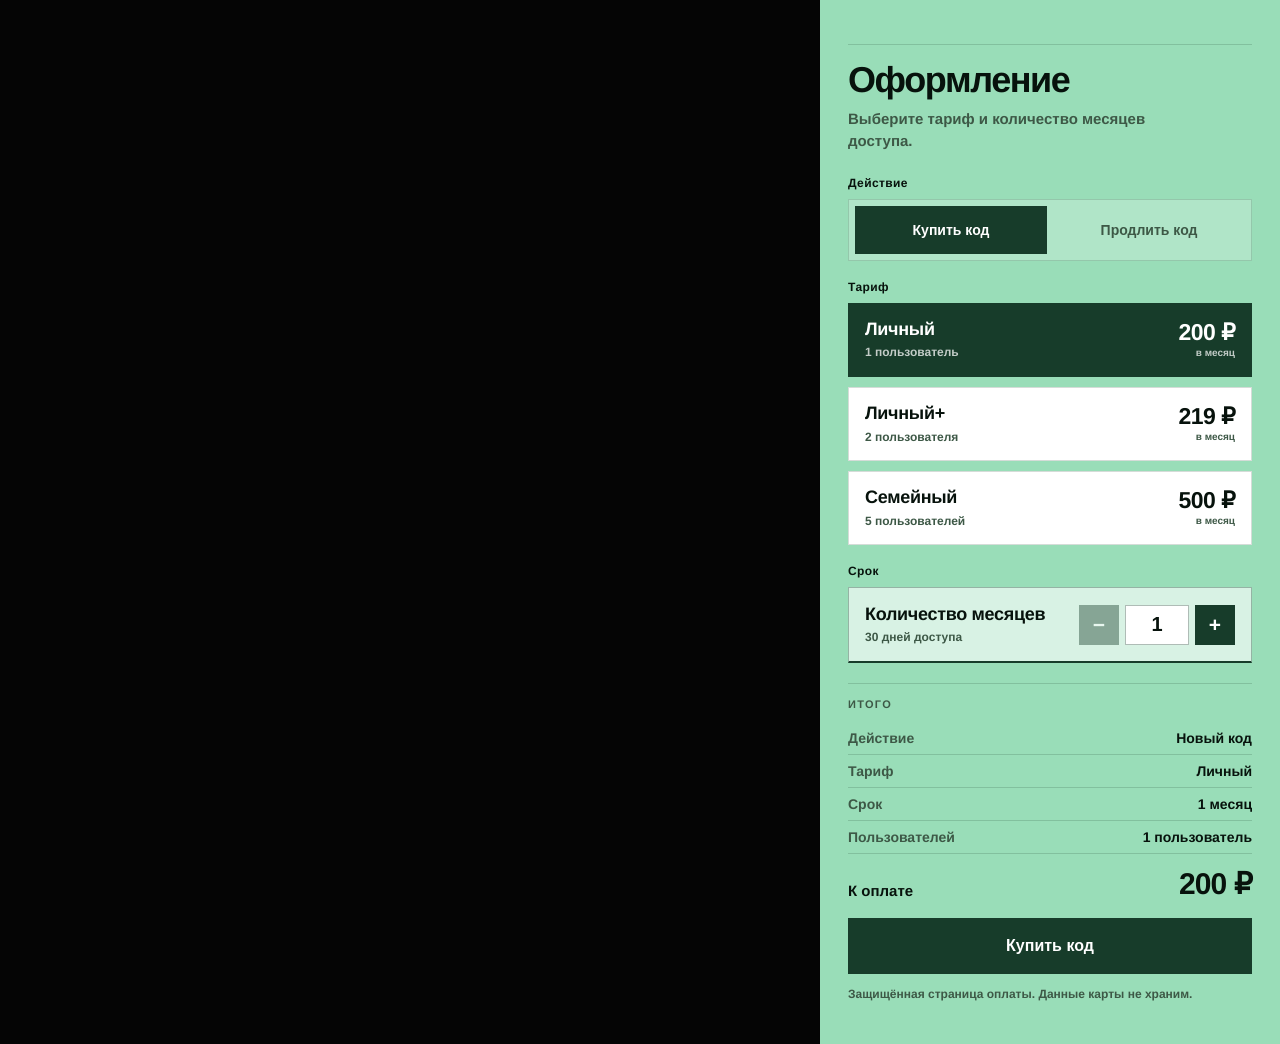
==== commit 6dffa31a: "Remove separate user count selector" ====
--- a/checkout.html
+++ b/checkout.html
@@ -19,7 +19,6 @@
       --line: rgba(23, 60, 42, 0.18);
       --line-strong: rgba(23, 60, 42, 0.34);
       --error: #6d1616;
-      --shadow: 0 18px 50px rgba(7, 18, 12, 0.18);
     }
 
     * { box-sizing: border-box; }
@@ -66,7 +65,6 @@
       padding: 44px 28px 40px;
       background: var(--checkout-bg);
       color: var(--ink);
-      border-radius: 0;
     }
 
     .checkout::before {
@@ -194,46 +192,6 @@
 
     .code-info.error { color: var(--error); }
     .code-info.ok { color: var(--accent); }
-
-    .capacity {
-      display: grid;
-      grid-template-columns: repeat(3, 1fr);
-      gap: 8px;
-      margin-bottom: 20px;
-    }
-
-    .capacity-btn {
-      min-height: 42px;
-      padding: 10px 10px;
-      border: 1px solid var(--line);
-      border-bottom: 2px solid transparent;
-      border-radius: 0;
-      background: rgba(255, 255, 255, 0.28);
-      color: var(--muted);
-      font-size: 13px;
-      font-weight: 900;
-      cursor: pointer;
-      text-align: left;
-      touch-action: manipulation;
-    }
-
-    .capacity-btn.active {
-      background: rgba(255, 255, 255, 0.54);
-      color: var(--ink);
-      border-color: var(--line-strong);
-      border-bottom-color: var(--accent);
-    }
-
-    .capacity-btn:hover { border-color: var(--line-strong); }
-
-    .capacity-btn span {
-      display: block;
-      margin-top: 3px;
-      font-size: 11px;
-      font-weight: 800;
-      color: inherit;
-      opacity: 0.8;
-    }
 
     .plans {
       display: grid;
@@ -290,13 +248,25 @@
       letter-spacing: -0.6px;
     }
 
+    .plan-price small {
+      display: block;
+      margin-top: 5px;
+      color: var(--muted);
+      font-size: 10px;
+      line-height: 1;
+      font-weight: 900;
+      letter-spacing: 0;
+      text-align: right;
+    }
+
     .plan.active {
       background: var(--accent);
       border-color: var(--accent);
       color: #ffffff;
     }
 
-    .plan.active .plan-meta { color: rgba(255, 255, 255, 0.74); }
+    .plan.active .plan-meta,
+    .plan.active .plan-price small { color: rgba(255, 255, 255, 0.74); }
 
     .month-picker {
       display: grid;
@@ -464,7 +434,6 @@
     }
 
     .mode-btn:focus-visible,
-    .capacity-btn:focus-visible,
     .plan:focus-within,
     .cta:focus-visible,
     .find-btn:focus-visible,
@@ -505,20 +474,18 @@
       .subtitle { max-width: none; margin-bottom: 18px; font-size: clamp(13px, 3.7vw, 15px); line-height: 1.32; }
       .section-label { margin-bottom: 8px; font-size: 10.5px; letter-spacing: 0.55px; }
       .mode-tabs { gap: 6px; margin-bottom: 16px; }
-      .mode-btn,
-      .capacity-btn { min-height: 42px; padding: 9px 8px; font-size: clamp(12px, 3.4vw, 14px); }
+      .mode-btn { min-height: 42px; padding: 9px 8px; font-size: clamp(12px, 3.4vw, 14px); }
       .code-panel { margin-bottom: 16px; padding: 12px; }
       .code-row { grid-template-columns: 1fr; }
       .code-input,
       .find-btn { height: 44px; }
-      .capacity { gap: 7px; margin-bottom: 16px; }
-      .capacity-btn span { margin-top: 2px; font-size: clamp(9px, 2.7vw, 10px); line-height: 1.05; }
       .plans { gap: 8px; margin-bottom: 16px; }
       .plan { min-height: 64px; padding: 13px 12px; gap: 10px; }
       .plan:active { transform: scale(0.992); }
       .plan-name { margin-bottom: 4px; font-size: clamp(16px, 4.4vw, 18px); }
       .plan-meta { font-size: clamp(10px, 3vw, 12px); }
       .plan-price { font-size: clamp(18px, 5.2vw, 23px); letter-spacing: -0.8px; }
+      .plan-price small { font-size: 9px; }
       .month-picker { min-height: 70px; margin-bottom: 16px; padding: 13px 12px; gap: 10px; }
       .month-title { margin-bottom: 4px; font-size: clamp(16px, 4.4vw, 18px); }
       .month-hint { font-size: clamp(10px, 3vw, 12px); }
@@ -538,6 +505,7 @@
       .checkout { padding-left: 16px; padding-right: 16px; }
       .plan { grid-template-columns: 1fr; gap: 8px; }
       .plan-price { justify-self: start; }
+      .plan-price small { text-align: left; }
       .month-picker { grid-template-columns: 1fr; }
       .month-control { justify-content: start; }
     }
@@ -564,9 +532,6 @@
         </div>
         <p class="code-info" id="codeInfo">Введите действующий код, который нужно продлить.</p>
       </div>
-
-      <div class="section-label">Количество пользователей</div>
-      <div class="capacity" id="capacity" role="radiogroup" aria-label="Количество пользователей"></div>
 
       <div class="section-label">Тариф</div>
       <div class="plans" id="plans"></div>
@@ -636,7 +601,6 @@
     const renewCode = document.getElementById('renewCode');
     const findCodeButton = document.getElementById('findCodeButton');
     const codeInfo = document.getElementById('codeInfo');
-    const capacityEl = document.getElementById('capacity');
     const plansEl = document.getElementById('plans');
     const monthInput = document.getElementById('monthInput');
     const monthMinus = document.getElementById('monthMinus');
@@ -764,12 +728,6 @@
     function setActivePlan(planId) {
       currentPlan = plans.find((plan) => String(plan.id) === String(planId)) || plans[0];
 
-      document.querySelectorAll('.capacity-btn').forEach((button) => {
-        const isActive = String(button.dataset.plan) === String(currentPlan.id);
-        button.classList.toggle('active', isActive);
-        button.setAttribute('aria-checked', String(isActive));
-      });
-
       document.querySelectorAll('.plan').forEach((card) => {
         const input = card.querySelector('input[name="plan"]');
         const isActive = String(input.value) === String(currentPlan.id);
@@ -781,13 +739,6 @@
     }
 
     function renderPlans() {
-      capacityEl.innerHTML = plans.map((plan, index) => `
-        <button class="capacity-btn ${index === 0 ? 'active' : ''}" type="button" role="radio" aria-checked="${index === 0 ? 'true' : 'false'}" data-plan="${plan.id}">
-          ${plan.users}
-          <span>${plan.users === 1 ? 'пользователь' : plan.users >= 2 && plan.users <= 4 ? 'пользователя' : 'пользователей'}</span>
-        </button>
-      `).join('');
-
       plansEl.innerHTML = plans.map((plan, index) => `
         <label class="plan ${index === 0 ? 'active' : ''}">
           <input type="radio" name="plan" value="${plan.id}" ${index === 0 ? 'checked' : ''} />
@@ -795,16 +746,12 @@
             <span class="plan-name">${plan.name}</span>
             <span class="plan-meta">${plan.usersText}</span>
           </span>
-          <span class="plan-price">${formatPrice(plan.price)}</span>
+          <span class="plan-price">${formatPrice(plan.price)}<small>в месяц</small></span>
         </label>
       `).join('');
 
       document.querySelectorAll('input[name="plan"]').forEach((input) => {
         input.addEventListener('change', () => setActivePlan(input.value));
-      });
-
-      document.querySelectorAll('.capacity-btn').forEach((button) => {
-        button.addEventListener('click', () => setActivePlan(button.dataset.plan));
       });
 
       setActivePlan(plans[0].id);
